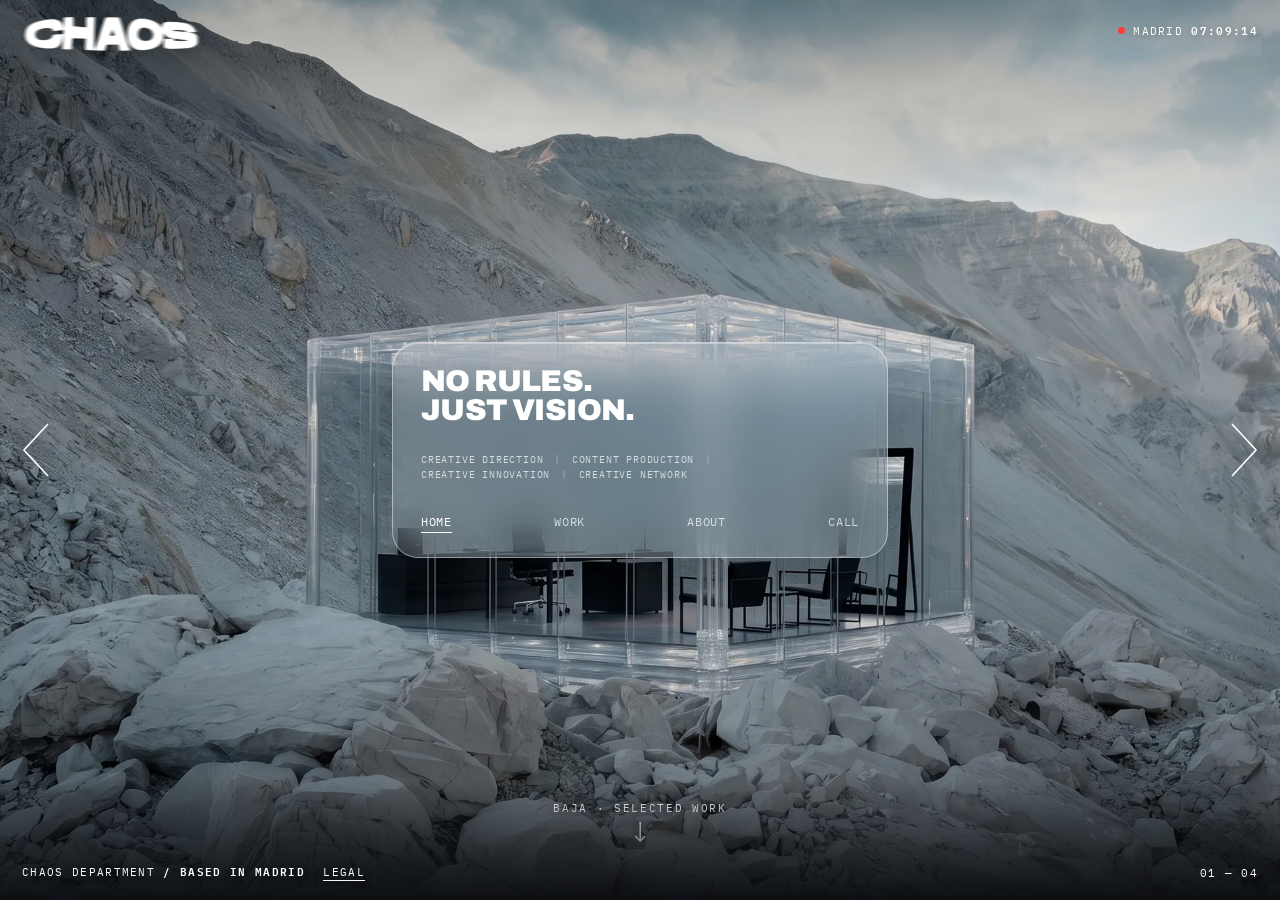
==== index.html @ 6b01e1d0 "Home: título 'Content creator' con subtítulo Co-Authored-By: Claude Opus 5.5 <noreply@anthropic.com>" ====
<!doctype html>
<html lang="es">
<head>
<meta charset="utf-8">
<meta name="viewport" content="width=device-width, initial-scale=1, viewport-fit=cover">
<title>CHAOS Department · Creative Direction Studio · Madrid</title>
<meta name="description" content="Chaos Department es un estudio de dirección creativa en Madrid. Conceptos, campañas, universos visuales y producción de contenido para marcas, artistas y proyectos culturales.">
<meta property="og:title" content="CHAOS Department">
<meta property="og:description" content="Estudio de dirección creativa en Madrid. No rules. Just vision.">
<meta property="og:image" content="img/glassroom-bg.webp">
<meta property="og:type" content="website">
<meta name="theme-color" content="#0d0f13">
<link rel="icon" type="image/png" href="img/heart.png">
<link rel="preconnect" href="https://fonts.googleapis.com">
<link rel="preconnect" href="https://fonts.gstatic.com" crossorigin>
<link rel="stylesheet" href="https://fonts.googleapis.com/css2?family=Archivo:wght@500;800;900&family=IBM+Plex+Mono:wght@400;500;600&display=swap">
<style>
/* Layout: one full-bleed image per section, a frosted glass panel floating at the centre, HUD readouts in the corners. Single look: image-led, light type over glass. */
:root {
  --ink: #ffffff;
  --ink-soft: rgba(255,255,255,.72);
  --ink-faint: rgba(255,255,255,.45);
  --glass: rgba(255,255,255,.14);
  --glass-edge: rgba(255,255,255,.42);
  --night: #0d0f13;
  --paper: #efeeeb;
  --paper-ink: #0d0d0d;
  --chrome-1: #3e434b;
  --chrome-2: #f2f4f7;
  --chrome-3: #8b929c;
  --display: "Archivo", "Helvetica Neue", Helvetica, Arial, sans-serif;
  --mono: "IBM Plex Mono", ui-monospace, "SFMono-Regular", Menlo, monospace;
  --r-panel: 26px;
  --ease: cubic-bezier(.2,.7,.2,1);
  color-scheme: dark;
}
[hidden] { display: none !important; }
html, body { height: 100%; margin: 0; }
body {
  background: var(--night); color: var(--ink);
  font-family: var(--mono); font-size: 13px; letter-spacing: .02em;
  overflow: hidden;
}
* { box-sizing: border-box; }
a { color: inherit; }
::selection { background: var(--chrome-2); color: var(--night); }
:focus-visible { outline: 1.5px solid var(--ink); outline-offset: 3px; border-radius: 4px; }

/* ---------- stage ---------- */
.stage { position: relative; height: 100%; overflow: hidden; }
.bg {
  position: absolute; inset: 0; background-size: cover; background-position: center;
  opacity: 0; transform: scale(1.06);
  transition: opacity 1s var(--ease), transform 2.4s var(--ease);
}
.bg.on { opacity: 1; transform: scale(1); }
.bg::after { content: ""; position: absolute; inset: 0; background: linear-gradient(180deg, rgba(0,0,0,.25), rgba(0,0,0,0) 30%, rgba(0,0,0,0) 70%, rgba(0,0,0,.35)); }
.bg[data-k="home"] { background-image: url("img/glassroom-bg.webp"); background-position: center 55%; }
.bg[data-k="work"] { background-image: url("img/glassroom-bg.webp"); background-position: center 55%; }
.bg[data-k="about"] { background-image: url("img/tv-bg.webp"); }
.bg[data-k="call"] { background-image: url("img/studio-bg.webp"); }

/* ---------- HUD corners ---------- */
.hud {
  position: absolute; z-index: 5; display: flex; justify-content: space-between; align-items: flex-start; gap: 16px;
  left: 0; right: 0; font-size: 11px; text-transform: uppercase; letter-spacing: .12em; color: var(--ink);
  text-shadow: 0 1px 8px rgba(0,0,0,.35); pointer-events: none;
  padding-left: max(22px, env(safe-area-inset-left, 0px)); padding-right: max(22px, env(safe-area-inset-right, 0px));
}
.hud.top { top: 0; padding-block: 20px 0; }
.hud.bottom { bottom: 0; padding-block: 0 20px; align-items: flex-end; }
.hud .r { text-align: right; }
.logo { pointer-events: auto; display: block; position: relative; width: clamp(120px, 14vw, 190px); margin-top: -4px; }
.logo img { display: block; width: 100%; height: auto; transition: opacity .8s var(--ease); }
.logo .lw { position: absolute; inset: 0; opacity: 1; filter: drop-shadow(0 1px 10px rgba(0,0,0,.25)); }
.logo .lb { opacity: 0; }
body[data-slide="ideas"] .logo .lb { opacity: 1; }
body[data-slide="ideas"] .logo .lw { opacity: 0; }
body[data-slide="ideas"] .hud, body[data-slide="ideas"] .arrow { color: var(--paper-ink); text-shadow: none; filter: none; }
.bg[data-k="ideas"] { background: var(--paper); }
.bg[data-k="ideas"]::after { display: none; }
.big { margin: 0; font-family: var(--display); font-weight: 900; text-transform: uppercase; color: var(--paper-ink);
  font-size: clamp(28px, 9.6vw, 150px); line-height: .9; letter-spacing: -.035em; text-align: center; display: grid; justify-items: center; }
.big .ln { display: flex; align-items: center; justify-content: center; gap: .14em; white-space: nowrap; }
.big .slot { display: inline-flex; align-items: center; gap: .04em; }
.big .par { font-weight: 500; font-size: 1.15em; line-height: 1; transform: translateY(-.04em); }
.silver.sm { width: 1.18em; height: 1.08em; border-radius: 3px; flex: none; }
.hud b { font-weight: 600; }
.rec::before { content: ""; display: inline-block; width: 7px; height: 7px; border-radius: 50%; background: #ff3b3b; margin-right: 8px; vertical-align: 1px; animation: blink 1.6s steps(2) infinite; }
@keyframes blink { 50% { opacity: .15; } }

/* ---------- arrows ---------- */
.arrow {
  position: absolute; top: 50%; z-index: 6; width: 56px; height: 72px; margin-top: -36px;
  background: none; border: 0; color: var(--ink); cursor: pointer; display: grid; place-items: center;
  filter: drop-shadow(0 2px 10px rgba(0,0,0,.35)); transition: transform .3s var(--ease);
}
.arrow svg { width: 28px; height: 56px; }
.arrow.prev { left: max(8px, env(safe-area-inset-left, 0px)); }
.arrow.next { right: max(8px, env(safe-area-inset-right, 0px)); }
.arrow.prev:hover { transform: translateX(-4px); }
.arrow.next:hover { transform: translateX(4px); }

/* ---------- slides ---------- */
.track { position: relative; z-index: 3; height: 100%; }
.slide {
  position: absolute; inset: 0; display: grid; place-items: center; grid-template-rows: minmax(0, 1fr); grid-template-columns: minmax(0, 1fr);
  padding-block: 64px; padding-left: max(16px, env(safe-area-inset-left, 0px)); padding-right: max(16px, env(safe-area-inset-right, 0px));
  visibility: hidden; transition: visibility 0s linear .7s;
}
.slide.on { visibility: visible; transition-delay: 0s; }
/* the fade lives on the glass panel itself: an opacity/transform on an ancestor
   switches backdrop-filter off while it animates (the blur "pops in" late) */
.slide > .panel, .slide > .hero > .panel { opacity: 0; transform: translateY(18px); transition: opacity .7s var(--ease), transform .7s var(--ease); }
.slide.on > .panel, .slide.on > .hero > .panel { opacity: 1; transform: none; transition-delay: .15s, .15s; }

.panel {
  position: relative; width: min(40rem, 100%); max-height: 100%; overflow: auto; overscroll-behavior: contain;
  border-radius: var(--r-panel); border: 1px solid var(--glass-edge);
  background: var(--glass);
  -webkit-backdrop-filter: blur(22px) saturate(1.35); backdrop-filter: blur(22px) saturate(1.35);
  box-shadow: 0 24px 70px rgba(0,0,0,.18), inset 0 1px 0 rgba(255,255,255,.35);
  padding: clamp(20px, 3vw, 36px) clamp(18px, 3.2vw, 40px);
  scrollbar-width: thin; scrollbar-color: rgba(255,255,255,.4) transparent;
}
.panel.wide { width: min(46rem, 100%); }
.panel.compact { width: min(31rem, 100%); padding: clamp(16px, 2vw, 24px) clamp(18px, 2.4vw, 28px); }
.panel.compact > * + * { margin-top: 18px; }
.panel.compact .mark { font-size: clamp(22px, 2.7vw, 30px); text-transform: uppercase; line-height: .95; }
.panel.compact .claim { font-size: 10px; }
.panel.compact .p-nav a { font-size: 12px; }
.panel > * + * { margin-top: 26px; }

.p-head { display: flex; align-items: center; justify-content: space-between; gap: 18px; flex-wrap: wrap; }
.mark { font-family: var(--display); font-weight: 900; font-size: clamp(34px, 5vw, 48px); line-height: .9; letter-spacing: -.02em; margin: 0; }
.claim { font-size: 11px; line-height: 1.5; text-transform: uppercase; letter-spacing: .08em; color: var(--ink-soft); max-width: 25rem; }
.claim i { font-style: normal; color: var(--ink-faint); padding-inline: 4px; }

.p-nav { display: flex; justify-content: space-between; gap: 10px; }
.p-nav a { text-decoration: none; text-transform: uppercase; font-size: 13px; letter-spacing: .06em; color: var(--ink-soft); position: relative; padding-block: 4px; }
.p-nav a::after { content: ""; position: absolute; left: 0; right: 100%; bottom: 0; height: 1px; background: var(--ink); transition: right .35s var(--ease); }
.p-nav a:hover, .p-nav a[aria-current="page"] { color: var(--ink); }
.p-nav a:hover::after, .p-nav a[aria-current="page"]::after { right: 0; }

.kicker { font-size: 11px; text-transform: uppercase; letter-spacing: .14em; color: var(--ink-faint); display: flex; gap: 12px; align-items: baseline; }
.kicker b { color: var(--ink); font-weight: 600; }

/* ---------- home ---------- */
.manifesto { font-family: var(--display); font-weight: 900; font-size: clamp(30px, 6vw, 58px); line-height: .92; letter-spacing: -.025em; text-transform: uppercase; margin: 0; text-wrap: balance; }
.manifesto + p { margin-top: 10px; }
.sub { font-size: 13px; line-height: 1.65; color: var(--ink-soft); max-width: 34rem; margin: 0; }
.row-cta { display: flex; justify-content: space-between; align-items: center; gap: 16px; flex-wrap: wrap; }
.btn {
  appearance: none; border: 0; cursor: pointer; text-decoration: none; display: inline-flex; align-items: center; justify-content: center; gap: 10px;
  background: var(--ink); color: var(--night); font-family: var(--mono); font-size: 13px; letter-spacing: .08em; text-transform: uppercase;
  padding: 9px 20px; border-radius: 2px; transition: background .25s, color .25s;
}
.btn:hover { background: var(--night); color: var(--ink); }
.btn.block { width: 100%; }
.tags { display: flex; flex-wrap: wrap; gap: 6px 14px; font-size: 11px; text-transform: uppercase; letter-spacing: .08em; color: var(--ink-soft); margin: 0; padding: 0; list-style: none; }

/* ---------- silver hover (the Sophie Hospes treatment) ---------- */
.silver { position: relative; overflow: hidden; border-radius: 14px; isolation: isolate; background: var(--chrome-1); }
.silver img { display: block; width: 100%; height: 100%; object-fit: cover; transition: filter .7s var(--ease), transform 1.2s var(--ease); }
.silver::after {
  content: ""; position: absolute; inset: 0; pointer-events: none; z-index: 1;
  background: linear-gradient(112deg, var(--chrome-1) 0%, var(--chrome-2) 22%, var(--chrome-3) 38%, #ffffff 52%, var(--chrome-3) 64%, var(--chrome-2) 80%, var(--chrome-1) 100%);
  background-size: 260% 100%; background-position: 100% 0;
  mix-blend-mode: overlay; opacity: 0;
  transition: opacity .6s var(--ease), background-position 1.6s var(--ease);
}
.silver::before {
  content: ""; position: absolute; inset: 0; pointer-events: none; z-index: 2;
  background: linear-gradient(105deg, transparent 40%, rgba(255,255,255,.55) 50%, transparent 60%);
  transform: translateX(-120%); opacity: 0;
}
.silver:hover img, .silver:focus-within img { filter: grayscale(1) invert(1) contrast(1.35) brightness(1.04); transform: scale(1.04); }
.silver:hover::after, .silver:focus-within::after { opacity: .4; background-position: 0 0; }
.silver:hover::before, .silver:focus-within::before { opacity: 1; transform: translateX(120%); transition: transform 1.1s var(--ease), opacity .2s; }

/* ---------- project gallery ---------- */
.index tr[data-gallery] { cursor: pointer; }
.index tr[data-gallery] td:first-child::after { content: " ↗"; color: var(--ink-faint); transition: color .25s; }
.index tr[data-gallery]:hover td:first-child::after, .index tr[data-gallery]:focus-visible td:first-child::after { color: var(--ink); }
.index tr[data-gallery]:focus-visible { outline: 1.5px solid var(--ink); outline-offset: -1px; }
.gal { position: fixed; inset: 0; z-index: 90; background: rgba(13,15,19,.94); display: flex; flex-direction: column; }
.gal[hidden] { display: none; }
.gal-top { display: flex; justify-content: space-between; align-items: baseline; gap: 16px; padding: 18px 22px; font-size: 11px; text-transform: uppercase; letter-spacing: .12em; color: var(--ink-soft); }
.gal-top b { color: var(--ink); font-weight: 600; }
.gal-x { appearance: none; background: none; border: 0; color: var(--ink); font: inherit; font-size: 11px; letter-spacing: .12em; text-transform: uppercase; cursor: pointer; padding: 4px 0; }
.gal-track { flex: 1; min-height: 0; display: flex; gap: 12px; overflow-x: auto; scroll-snap-type: x mandatory; padding: 0 22px 22px; }
.gal-track img { height: 100%; max-width: 86vw; width: auto; object-fit: contain; border-radius: 10px; scroll-snap-align: center; flex: none; }
@media (max-width: 640px) { .gal-track img { height: auto; max-height: 100%; width: 86vw; } }

/* ---------- home: scrollable feed under the hero ---------- */
#home.slide { display: block; place-items: normal; padding: 0; overflow-y: auto; overflow-x: hidden; overscroll-behavior: contain; scrollbar-width: none; }
#home.slide::-webkit-scrollbar { display: none; }
.hero { height: 100%; min-height: 100%; display: grid; place-items: center; grid-template-rows: minmax(0,1fr); grid-template-columns: minmax(0,1fr); position: relative;
  padding-block: 64px; padding-left: max(16px, env(safe-area-inset-left, 0px)); padding-right: max(16px, env(safe-area-inset-right, 0px)); }
.hero > .panel { overflow: visible; overscroll-behavior: auto; max-height: none; }
.scroll-cue { position: absolute; left: 50%; bottom: 56px; transform: translateX(-50%); appearance: none; background: none; border: 0; color: var(--ink);
  font: inherit; font-size: 10.5px; letter-spacing: .16em; text-transform: uppercase; text-shadow: 0 1px 8px rgba(0,0,0,.4); display: grid; justify-items: center; gap: 6px; cursor: pointer; }
.scroll-cue svg { width: 12px; height: 22px; animation: cue 1.8s var(--ease) infinite; }
@keyframes cue { 0%, 100% { transform: translateY(0); opacity: 1; } 50% { transform: translateY(6px); opacity: .5; } }
.slide > .feed { opacity: 0; transition: opacity .5s var(--ease); }
.slide.on > .feed { opacity: 1; }
.feed { position: relative; background: var(--night); padding: clamp(120px, 14vw, 200px) max(clamp(22px, 5vw, 80px), env(safe-area-inset-right, 0px)) clamp(110px, 14vw, 200px) max(clamp(22px, 5vw, 80px), env(safe-area-inset-left, 0px)); }
.feed::before { content: ""; position: absolute; left: 0; right: 0; top: -120px; height: 120px; background: linear-gradient(180deg, rgba(13,15,19,0), var(--night)); pointer-events: none; }
.feed > section { max-width: 1320px; margin: 0 auto; }
.feed > section + section { margin-top: clamp(160px, 20vw, 300px); }
.f-head { display: grid; gap: 18px; margin-bottom: clamp(44px, 6vw, 88px); }
.f-title { margin: 0; font-family: var(--display); font-weight: 900; text-transform: uppercase; font-size: clamp(44px, 9vw, 150px); line-height: .98; letter-spacing: -.035em; text-wrap: balance; }
.f-sub { margin: 0; font-size: 13px; line-height: 1.65; color: var(--ink-soft); max-width: 40rem; }
.mosaic { display: grid; grid-template-columns: repeat(3, minmax(0,1fr)); column-gap: clamp(20px, 3vw, 40px); row-gap: clamp(36px, 4.5vw, 64px); }
.mosaic .ph { margin: 0; position: relative; overflow: hidden; border-radius: 12px; background: #15181d; cursor: pointer; display: block; }
.mosaic .ph { aspect-ratio: 4 / 5; }
.mosaic .ph img { display: block; width: 100%; height: 100%; object-fit: cover; transition: transform 1.4s var(--ease); }
.mosaic .ph:hover img { transform: scale(1.03); }
.s7 { grid-column: span 7; } .s5 { grid-column: span 5; padding-right: clamp(0px, 3vw, 48px); } .s6 { grid-column: span 6; }
.push { margin-top: clamp(60px, 12vw, 200px) !important; }
.c4 { grid-column: 4 / span 6; }
.more { display: grid; grid-template-columns: repeat(3, minmax(0,1fr)); column-gap: clamp(20px, 3vw, 40px); row-gap: clamp(36px, 4.5vw, 64px); }
.more .silver { aspect-ratio: 4 / 5; border-radius: 12px; }
.more figure { margin: 0; display: grid; gap: 8px; }
.more figcaption { font-size: 10.5px; line-height: 1.45; text-transform: uppercase; letter-spacing: .07em; color: var(--ink-soft); }
.more figcaption b { display: block; color: var(--ink); font-weight: 500; }
.how-lead { font-family: var(--display); font-weight: 800; font-size: clamp(20px, 2.4vw, 30px); line-height: 1.15; letter-spacing: -.01em; margin: 0; max-width: 46rem; text-wrap: balance; }
.steps { list-style: none; margin: clamp(56px, 7vw, 96px) 0 0; padding: 0; display: grid; grid-template-columns: repeat(4, minmax(0,1fr)); gap: clamp(20px, 3vw, 40px); }
.steps li { border-top: 1px solid rgba(255,255,255,.3); padding-top: 14px; }
.steps .n { font-size: 10.5px; letter-spacing: .14em; color: var(--ink-faint); }
.steps h3 { font-family: var(--display); font-weight: 900; text-transform: uppercase; font-size: clamp(22px, 2.6vw, 34px); line-height: .95; letter-spacing: -.02em; margin: 8px 0 10px; }
.steps p { margin: 0; font-size: 12px; line-height: 1.65; color: var(--ink-soft); }
.f-cta { display: flex; flex-wrap: wrap; justify-content: space-between; align-items: flex-end; gap: 20px; border-top: 1px solid rgba(255,255,255,.3); padding-top: 24px; }
.f-cta .f-title { font-size: clamp(36px, 6vw, 96px); }
body.in-feed .arrow, body.in-feed .hud.bottom { opacity: 0; pointer-events: none; }
.hud.top::before { content: ""; position: absolute; inset: 0 0 -70px; z-index: -1; background: linear-gradient(180deg, var(--night) 0%, var(--night) 45%, rgba(13,15,19,0) 100%); opacity: 0; transition: opacity .4s var(--ease); }
body.in-feed .hud.top::before { opacity: 1; }
.arrow, .hud.bottom { transition: opacity .4s var(--ease), transform .3s var(--ease); }
@media (max-width: 640px) {
  .s7, .s5, .s6, .c4 { grid-column: 1 / -1; }
  .push { margin-top: 0 !important; }
  .s5 { padding-right: 0; }
  .mosaic { grid-template-columns: 1fr; row-gap: 20px; }
  .more { grid-template-columns: repeat(2, minmax(0,1fr)); }
  .steps { grid-template-columns: 1fr; gap: 22px; }
  .hero { padding-block: 56px 64px; }
  .scroll-cue { bottom: 64px; }
}

.site-foot { background: var(--night); border-top: 1px solid rgba(255,255,255,.18); padding: clamp(80px, 10vw, 140px) max(clamp(22px, 5vw, 80px), env(safe-area-inset-right, 0px)) max(28px, env(safe-area-inset-bottom, 0px)) max(clamp(22px, 5vw, 80px), env(safe-area-inset-left, 0px)); }
.slide > .site-foot { opacity: 0; transition: opacity .5s var(--ease); }
.slide.on > .site-foot { opacity: 1; }
.sf-in { max-width: 1320px; margin: 0 auto; }
.sf-top { display: grid; grid-template-columns: minmax(0, 1.2fr) minmax(0, .8fr); gap: clamp(28px, 5vw, 80px); align-items: end; }
.sf-title { margin-top: 18px; }
.sf-pitch p { margin: 0 0 22px; font-size: 13px; line-height: 1.7; color: var(--ink-soft); max-width: 34rem; }
.sf-cols { display: grid; grid-template-columns: repeat(4, minmax(0, 1fr)); gap: clamp(20px, 3vw, 40px); margin-top: clamp(64px, 8vw, 110px); }
.sf-col { display: grid; align-content: start; gap: 10px; border-top: 1px solid rgba(255,255,255,.3); padding-top: 14px; min-width: 0; font-size: 13px; }
.sf-h { font-size: 10.5px; letter-spacing: .14em; text-transform: uppercase; color: var(--ink-faint); margin-bottom: 4px; }
.sf-col a { text-decoration: none; color: var(--ink); width: fit-content; border-bottom: 1px solid transparent; transition: border-color .3s var(--ease); }
.sf-col a:hover { border-bottom-color: var(--ink); }
.sf-col a i { font-style: normal; color: var(--ink-soft); margin-left: 6px; }
.sf-col > span:not(.sf-h) { color: var(--ink-soft); }
.sf-mail { font-size: 15px; overflow-wrap: anywhere; user-select: all; }
.sf-copy { appearance: none; width: fit-content; background: none; border: 1px solid rgba(255,255,255,.3); color: var(--ink-soft); font: inherit; font-size: 10.5px; letter-spacing: .12em; text-transform: uppercase; padding: 5px 12px; border-radius: 999px; cursor: pointer; }
.sf-copy:hover { color: var(--ink); border-color: var(--ink); }
.sf-logo { display: block; width: clamp(110px, 12vw, 160px); height: auto; margin: clamp(64px, 8vw, 110px) auto 0; opacity: .95; }
.sf-bar { display: flex; justify-content: space-between; flex-wrap: wrap; gap: 8px 24px; margin-top: 22px; padding-top: 16px; border-top: 1px solid rgba(255,255,255,.18); font-size: 10.5px; letter-spacing: .12em; text-transform: uppercase; color: var(--ink-faint); }
@media (max-width: 860px) { .sf-top { grid-template-columns: 1fr; } .sf-cols { grid-template-columns: repeat(2, minmax(0, 1fr)); row-gap: 32px; } }
@media (max-width: 480px) { .sf-cols { grid-template-columns: 1fr; } }

/* ---------- creators reels ---------- */
.reels { display: grid; grid-template-columns: repeat(3, minmax(0,1fr)); column-gap: clamp(20px, 3vw, 40px); row-gap: 28px; }
.reel { margin: 0; display: grid; gap: 12px; min-width: 0; }
.reel-v { position: relative; aspect-ratio: 9 / 16; border-radius: 12px; overflow: hidden; background: #15181d; }
.reel-v video { position: absolute; inset: 0; width: 100%; height: 100%; object-fit: cover; display: block; }
.reel-v::after { content: ""; position: absolute; inset: 0; pointer-events: none; background: repeating-linear-gradient(0deg, rgba(255,255,255,.035) 0 1px, transparent 1px 3px); }
.rec-tag { position: absolute; z-index: 1; left: 14px; top: 14px; font-size: 10px; letter-spacing: .16em; color: #fff; text-shadow: 0 1px 6px rgba(0,0,0,.5); display: inline-flex; align-items: center; gap: 7px; }
.rec-tag i { width: 6px; height: 6px; border-radius: 50%; background: #ff3b3b; animation: blink 1.6s steps(2) infinite; }
.reel figcaption { font-size: 10.5px; line-height: 1.45; text-transform: uppercase; letter-spacing: .07em; color: var(--ink-soft); }
.reel figcaption b { display: block; color: var(--ink); font-weight: 500; }
@media (max-width: 640px) { .reels { grid-template-columns: 1fr; } .reel-v { max-height: 78svh; aspect-ratio: auto; height: 78svh; } }

/* ---------- work ---------- */
.grid { display: grid; grid-template-columns: repeat(3, minmax(0,1fr)); gap: 10px; }
.card { margin: 0; display: flex; flex-direction: column; gap: 8px; min-width: 0; }
.card .silver { aspect-ratio: 4 / 5; }
.card.land .silver { aspect-ratio: 4 / 5; }
.card figcaption { font-size: 10.5px; line-height: 1.45; text-transform: uppercase; letter-spacing: .07em; color: var(--ink-soft); }
.card figcaption b { display: block; color: var(--ink); font-weight: 500; }

.index { width: 100%; border-collapse: collapse; font-size: 12px; text-transform: uppercase; letter-spacing: .05em; font-variant-numeric: tabular-nums; }
.index th { text-align: left; font-weight: 600; font-size: 10.5px; letter-spacing: .12em; color: var(--ink); padding: 0 0 8px; }
.index td { padding: 7px 0; border-top: 1px solid rgba(255,255,255,.18); color: var(--ink-soft); transition: color .25s, padding .35s var(--ease); }
.index th:last-child, .index td:last-child { text-align: right; }
.index tr:hover td { color: var(--ink); }
.index tr:hover td:first-child { padding-left: 8px; }
.tablewrap { overflow-x: auto; }

.stats { display: grid; grid-template-columns: repeat(4, minmax(0,1fr)); gap: 10px; }
.stat { text-align: center; }
.stat strong { display: block; font-family: var(--display); font-weight: 500; font-size: clamp(26px, 4vw, 40px); line-height: 1; letter-spacing: -.02em; }
.stat span { display: block; margin-top: 8px; font-size: 9.5px; letter-spacing: .1em; text-transform: uppercase; color: var(--ink-soft); line-height: 1.4; }

/* ---------- about ---------- */
.about-img { aspect-ratio: 16 / 9; }
.lead { font-family: var(--display); font-weight: 800; font-size: clamp(20px, 2.6vw, 26px); line-height: 1.12; letter-spacing: -.01em; margin: 0; text-wrap: balance; }
.terr { list-style: none; margin: 0; padding: 0; display: grid; grid-template-columns: repeat(2, minmax(0,1fr)); gap: 18px 22px; }
.terr li { border-top: 1px solid rgba(255,255,255,.3); padding-top: 10px; min-width: 0; }
.terr .n { font-size: 10.5px; color: var(--ink-faint); letter-spacing: .12em; }
.terr h3 { font-family: var(--display); font-weight: 800; font-size: 17px; margin: 4px 0 6px; letter-spacing: -.005em; text-transform: uppercase; }
.terr p { margin: 0; font-size: 12px; line-height: 1.6; color: var(--ink-soft); }
.foot-row { display: flex; justify-content: space-between; align-items: flex-end; gap: 16px; flex-wrap: wrap; font-size: 12px; text-transform: uppercase; letter-spacing: .08em; }
.foot-row strong { font-weight: 600; display: block; }

/* ---------- call ---------- */
form { display: grid; gap: 16px; }
.field { display: grid; gap: 6px; }
.field label { font-size: 10.5px; text-transform: uppercase; letter-spacing: .14em; color: var(--ink-faint); }
.field input, .field textarea, .field select {
  width: 100%; font: inherit; font-size: 14px; color: var(--ink); letter-spacing: .02em;
  background: rgba(0,0,0,.14); border: 1px solid rgba(255,255,255,.28); border-radius: 10px; padding: 11px 13px;
  transition: border-color .25s, background .25s;
}
.field select option { color: #111; }
.field textarea { min-height: 110px; resize: vertical; }
.field input::placeholder, .field textarea::placeholder { color: rgba(255,255,255,.45); }
.field input:focus, .field textarea:focus, .field select:focus { outline: none; border-color: var(--ink); background: rgba(0,0,0,.22); }
.two { display: grid; grid-template-columns: 1fr 1fr; gap: 12px; }
.note { font-size: 12px; line-height: 1.6; color: var(--ink); background: rgba(0,0,0,.2); border-radius: 10px; padding: 12px 14px; margin: 0; }
.direct { display: grid; grid-template-columns: 1fr 1fr; gap: 12px; }
.direct div { border-top: 1px solid rgba(255,255,255,.3); padding-top: 10px; min-width: 0; }
.direct span { display: block; font-size: 10.5px; letter-spacing: .14em; text-transform: uppercase; color: var(--ink-faint); margin-bottom: 4px; }
.direct a, .direct .sel { font-size: 13px; text-decoration: none; overflow-wrap: anywhere; user-select: all; }
.direct a:hover { text-decoration: underline; }

/* ---------- small screens ---------- */
@media (max-width: 640px) {
  .grid { grid-template-columns: repeat(2, minmax(0,1fr)); }
  .stats { grid-template-columns: repeat(2, minmax(0,1fr)); row-gap: 20px; }
  .terr, .two, .direct { grid-template-columns: 1fr; }
  .arrow { top: auto; bottom: max(6px, env(safe-area-inset-bottom, 0px)); margin-top: 0; height: 48px; }
  .arrow svg { width: 18px; height: 36px; }
  .hud.bottom { padding-inline: 64px; justify-content: center; }
  .hud.bottom .r { display: none; }
  .slide { padding-block: 56px 64px; }
  .p-nav a { font-size: 12px; }
}
/* ---------- custom cursor ---------- */
.cur { position: fixed; left: 0; top: 0; z-index: 50; pointer-events: none; opacity: 0; transition: opacity .25s; --fx: 1; --sc: 1; }
.cur img { position: absolute; left: -13px; top: -15px; width: 26px; height: auto; max-width: none;
  transform: scale(var(--sc)); transform-origin: 50% 50%;
  filter: drop-shadow(0 0 4px rgba(255,255,255,.45)) drop-shadow(0 2px 4px rgba(0,0,0,.3));
  transition: transform .3s var(--ease); }
body.cur-link .cur img, body.cur-img .cur img { animation: beat 1s ease-in-out infinite; }
@keyframes beat { 0%, 60%, 100% { scale: 1; } 15% { scale: 1.18; } 30% { scale: 1.05; } 45% { scale: 1.14; } }
body.cur-on .cur { opacity: 1; }
body.cur-link .cur { --sc: 1.1; }
body.cur-img .cur { --sc: 1.25; }
body.cur-text .cur { opacity: 0; }
@media (pointer: fine) {
  body, body a, body button { cursor: none; }
  input, textarea, select { cursor: text; }
  select { cursor: pointer; }
}
@media (pointer: coarse) { .cur { display: none; } }


/* ---------- legal ---------- */
.legal-link { pointer-events: auto; color: inherit; text-decoration: none; border-bottom: 1px solid currentColor; padding-bottom: 1px; margin-left: 10px; }
.legal { position: fixed; inset: 0; z-index: 40; display: grid; place-items: center; grid-template-rows: minmax(0,1fr); grid-template-columns: minmax(0,1fr);
  padding-block: 56px; padding-left: max(16px, env(safe-area-inset-left, 0px)); padding-right: max(16px, env(safe-area-inset-right, 0px));
  background: rgba(8,10,14,.55); -webkit-backdrop-filter: blur(6px); backdrop-filter: blur(6px); }
.legal-panel { width: min(44rem, 100%); max-height: 100%; background: rgba(255,255,255,.12); }
.legal-top { display: flex; justify-content: space-between; align-items: center; gap: 16px; }
.legal-x { appearance: none; background: none; border: 0; color: var(--ink); font: inherit; font-size: 12px; letter-spacing: .1em; text-transform: uppercase; padding: 6px 0; }
.legal-x:hover { text-decoration: underline; }
.legal-tabs { display: flex; flex-wrap: wrap; gap: 8px 22px; font-size: 12px; text-transform: uppercase; letter-spacing: .06em; }
.legal-tabs a { text-decoration: none; color: var(--ink-soft); border-bottom: 1px solid transparent; padding-bottom: 3px; }
.legal-tabs a:hover, .legal-tabs a[aria-current] { color: var(--ink); border-bottom-color: var(--ink); }
.legal-body section + section { margin-top: 34px; padding-top: 22px; border-top: 1px solid rgba(255,255,255,.22); }
.legal-body h3 { font-family: var(--display); font-weight: 800; font-size: 14px; text-transform: uppercase; letter-spacing: .01em; margin: 20px 0 6px; }
.legal-body p { margin: 0; font-size: 12.5px; line-height: 1.7; color: var(--ink-soft); max-width: 62ch; }
.legal-body p + p { margin-top: 10px; }
.legal-body .kicker { margin-bottom: 4px; }
.legal-body mark { background: rgba(255,255,255,.85); color: var(--night); padding: 0 4px; border-radius: 2px; }
.legal-date { margin-top: 30px !important; font-size: 11px !important; letter-spacing: .1em; text-transform: uppercase; }
.check { display: flex; gap: 10px; align-items: flex-start; font-size: 11.5px; line-height: 1.5; color: var(--ink-soft); }
.check input { width: 15px; height: 15px; margin: 1px 0 0; accent-color: #fff; flex: none; }
.check a { color: var(--ink); }

@media (prefers-reduced-motion: reduce) {
  *, *::before, *::after { transition-duration: .01ms !important; animation: none !important; }
}
</style>

</head>
<body>
<div class="cur" aria-hidden="true"><img src="img/heart.png" alt="" width="26" height="30"></div>
<div class="stage" id="top">
  <div class="bg on" data-k="home" aria-hidden="true"></div>
  <div class="bg" data-k="work" aria-hidden="true"></div>
  <div class="bg" data-k="about" aria-hidden="true"></div>
  <div class="bg" data-k="call" aria-hidden="true"></div>

  <div class="hud top">
    <a class="logo" href="#home" aria-label="Chaos Department, inicio"><img class="lb" src="img/logo-black.png" alt="CHAOS" width="700" height="140"><img class="lw" src="img/logo-white.png" alt="" width="700" height="140"></a>
    <span class="r"><span class="rec">Madrid</span> <b id="clock">00:00:00</b></span>
  </div>
  <div class="hud bottom">
    <span>Chaos Department <b>/ Based in Madrid</b> <a class="legal-link" href="#legal" data-legal-open="terminos">Legal</a></span>
    <span class="r" id="hud-count">01 — 04</span>
  </div>

  <button class="arrow prev" type="button" aria-label="Sección anterior" data-step="-1">
    <svg viewBox="0 0 28 56" fill="none" stroke="currentColor" stroke-width="1.6"><path d="M26 2 2 28l24 26"/></svg>
  </button>
  <button class="arrow next" type="button" aria-label="Sección siguiente" data-step="1">
    <svg viewBox="0 0 28 56" fill="none" stroke="currentColor" stroke-width="1.6"><path d="m2 2 24 26L2 54"/></svg>
  </button>

  <main class="track">

    <!-- HOME -->
    <section class="slide on" id="home" aria-label="Home">
      <div class="hero">
      <div class="panel compact">
        <div class="p-head">
          <h1 class="mark">No rules.<br>Just vision.</h1>
          <p class="claim">Creative Direction <i>|</i> Content Production <i>|</i><br>Creative Innovation <i>|</i> Creative Network</p>
        </div>
        <nav class="p-nav" aria-label="Secciones">
          <a href="#home">Home</a><a href="#work">Work</a><a href="#about">About</a><a href="#call">Call</a>
        </nav>
      </div>
      <button class="scroll-cue" type="button" data-scroll-feed>Baja · Selected work
        <svg viewBox="0 0 12 22" fill="none" stroke="currentColor" stroke-width="1.4"><path d="M6 1v19M1 15l5 5 5-5"/></svg>
      </button>
      </div>

      <div class="feed" id="feed">
        <section aria-labelledby="f-creators">
          <div class="f-head">
            <p class="kicker"><b>_01</b> Trabajos realizados · Content Production</p>
            <h2 class="f-title" id="f-creators">Content<br>creator</h2>
            <p class="f-sub">Creación de contenido para eventos y campañas.</p>
          </div>
          <div class="reels">
            <figure class="reel"><div class="reel-v"><video src="vid/reel-1.mp4" poster="vid/reel-1.jpg" muted loop playsinline preload="metadata" aria-label="Rodaje de Sara Fructuoso para YSL"></video><span class="rec-tag"><i></i>REC</span></div><figcaption><b>Sara Fructuoso × YSL</b>Rodaje de campaña beauty</figcaption></figure>
            <figure class="reel"><div class="reel-v"><video src="vid/reel-2.mp4" poster="vid/reel-2.jpg" muted loop playsinline preload="metadata" aria-label="Mar Lucas en el Festival de Cannes"></video><span class="rec-tag"><i></i>REC</span></div><figcaption><b>Mar Lucas · Festival de Cannes</b>Contenido de evento y alfombra roja</figcaption></figure>
            <figure class="reel"><div class="reel-v"><video src="vid/reel-3.mp4" poster="vid/reel-3.jpg" muted loop playsinline preload="metadata" aria-label="Lidia Rauet para adidas"></video><span class="rec-tag"><i></i>REC</span></div><figcaption><b>Lidia Rauet × adidas</b>Contenido de campaña</figcaption></figure>
          </div>
        </section>
        <section aria-labelledby="f-adidas">
          <div class="f-head">
            <p class="kicker"><b>_02</b> Concepto de campaña con IA · Styling &amp; Creative Direction · 2026</p>
            <h2 class="f-title" id="f-adidas">adidas<br>Originals</h2>
            <p class="f-sub">Cocodrilo blanco y pitón, herrajes metálicos y un set rodeado de cámaras robóticas. Las tres rayas llevadas a un universo de laboratorio.</p>
          </div>
          <div class="mosaic">
            <a class="ph" href="#home" data-gallery="adidas"><img src="img/adidas-croc-cameras.webp" alt="Modelo con chaqueta adidas de cocodrilo blanca bajo un aro de luz rodeada de cámaras robóticas" loading="lazy"></a>
            <a class="ph" href="#home" data-gallery="adidas"><img src="img/adidas-python-portrait.webp" alt="Retrato con chándal adidas de pitón, gafas lilas y anillo metálico escultórico" loading="lazy"></a>
            <a class="ph" href="#home" data-gallery="adidas"><img src="img/adidas-python-corridor.webp?v=2" alt="Modelo con chándal adidas de pitón en un pasillo de roca con techo de luz" loading="lazy"></a>
          </div>
        </section>

        <section aria-labelledby="f-dg">
          <div class="f-head">
            <p class="kicker"><b>_03</b> Concepto de campaña con IA · Beauty &amp; Fragrance · 2026</p>
            <h2 class="f-title" id="f-dg">Dolce &amp;<br>Gabbana</h2>
            <p class="f-sub">Devotion. El corrector y el perfume entre anturios, raíces y gotas de agua: bodegón de beauty con luz de estudio y fondo negro.</p>
          </div>
          <div class="mosaic">
            <a class="ph" href="#home" data-gallery="dg"><img src="img/dg-concealer-roots.webp" alt="Corrector Devotion entre una hoja de anturio rosa, raíces secas y amaranto verde" loading="lazy"></a>
            <a class="ph" href="#home" data-gallery="dg"><img src="img/dg-concealer-anthurium.webp" alt="Corrector Devotion delante de un anturio granate con gotas de agua" loading="lazy"></a>
            <a class="ph" href="#home" data-gallery="dg"><img src="img/dg-perfume-hands.webp" alt="Frasco de perfume Devotion sostenido por dos manos a contraluz" loading="lazy"></a>
          </div>
        </section>

        <section aria-labelledby="f-gcds">
          <div class="f-head">
            <p class="kicker"><b>_04</b> Concepto de campaña con IA · Footwear &amp; Retail · 2026</p>
            <h2 class="f-title" id="f-gcds">GCDS<br>Project Morso</h2>
            <p class="f-sub">Una sandalia con mandíbula de colmillos cromados presentada como espécimen de laboratorio: radiografía, bodegón con joyería plateada y escaparate excavado en roca.</p>
          </div>
          <div class="mosaic">
            <a class="ph" href="#home" data-gallery="gcds"><img src="img/gcds-xray.webp" alt="Radiografía de la sandalia GCDS Morso con colmillos, con datos de laboratorio" loading="lazy"></a>
            <a class="ph" href="#home" data-gallery="gcds"><img src="img/gcds-rings.webp" alt="Dos manos con anillos plateados delante de la sandalia de colmillos desenfocada" loading="lazy"></a>
            <a class="ph" href="#home" data-gallery="gcds"><img src="img/gcds-window.webp" alt="Escaparate GCDS con estanterías excavadas en roca, cortinas de lino y red de cuerda" loading="lazy"></a>
          </div>
        </section>

        <section aria-labelledby="f-more">
          <div class="f-head">
            <p class="kicker"><b>_05</b> Dirección creativa · Producción · Innovación</p>
            <h2 class="f-title" id="f-more">Selected<br>work</h2>
          </div>
          <div class="more">
            <figure><div class="silver"><img src="img/horse.webp" alt="Set de rodaje blanco con un caballo, un sofá y una escultura orgánica suspendida rodeados de cámaras y focos" loading="lazy"></div><figcaption><b>Universo visual IA</b>Creative Innovation</figcaption></figure>
            <figure><div class="silver"><img src="img/laser.webp" alt="Figura con sudadera blanca desgarrada entre haces láser rojos junto a un coche negro" loading="lazy"></div><figcaption><b>Fashion film</b>Content Production / Dirección de vídeo</figcaption></figure>
            <figure><div class="silver"><img src="img/fur.webp" alt="Retrato con capucha de pelo naranja y chaqueta de camuflaje en un pasillo iluminado" loading="lazy"></div><figcaption><b>Contenido para artistas</b>Content Production</figcaption></figure>
            <figure><div class="silver"><img src="img/lacoste2.webp" alt="Hombre sentado en el desierto junto a un cocodrilo, un deportivo verde y billetes bajo un cielo estrellado" loading="lazy"></div><figcaption><b>Campaña de lanzamiento</b>Creative Direction</figcaption></figure>
            <figure><div class="silver"><img src="img/post.webp" alt="Portátil con una foto de estudio sobre fondo azul en edición" loading="lazy"></div><figcaption><b>Foto y postproducción</b>Dirección de fotografía</figcaption></figure>
          </div>
        </section>

        <section aria-labelledby="f-how">
          <div class="f-head">
            <p class="kicker"><b>_06</b> Qué hacemos</p>
            <h2 class="f-title" id="f-how">Del concepto<br>al último plano</h2>
          </div>
          <p class="how-lead">Diseñamos el universo visual de marcas, artistas y proyectos culturales, y reunimos al equipo que lo ejecuta: en rodaje, en estudio o con IA.</p>
        </section>

      </div>

      <footer class="site-foot" aria-label="Pie de página">
        <div class="sf-in">
          <div class="sf-top">
            <div>
              <p class="kicker"><b>_07</b> Contacto</p>
              <h2 class="f-title sf-title">¿Tienes<br>una idea?</h2>
            </div>
            <div class="sf-pitch">
              <p>Cuéntanos qué quieres contar: una marca, un artista, una colección o una campaña. Te respondemos con una propuesta pensada para tu proyecto.</p>
              <a class="btn" href="#call">Escríbenos</a>
            </div>
          </div>

          <div class="sf-cols">
            <div class="sf-col">
              <span class="sf-h">Email</span>
              <a class="sf-mail" href="mailto:info.chaosdepartment@gmail.com">info.chaosdepartment@gmail.com</a>
              <button class="sf-copy" type="button" data-copy-mail>Copiar email</button>
            </div>
            <div class="sf-col">
              <span class="sf-h">Redes</span>
              <a href="https://instagram.com/chaos.department" target="_blank" rel="noopener">Instagram <i>@chaos.department</i></a>
              <a href="https://www.tiktok.com/@chaos.department" target="_blank" rel="noopener">TikTok <i>@chaos.department</i></a>
            </div>
            <div class="sf-col">
              <span class="sf-h">Estudio</span>
              <span>Madrid, España</span>
            </div>
            <div class="sf-col">
              <span class="sf-h">Navegación</span>
              <a href="#work">Work</a><a href="#about">About</a><a href="#call">Call</a>
              <a href="#legal" data-legal-open="terminos">Legal</a>
            </div>
          </div>

          <img class="sf-logo" src="img/logo-white.png" alt="CHAOS" width="700" height="140" loading="lazy">
          <div class="sf-bar"><span>© 2026 Chaos Department</span><span>Creative Direction · Content Production · Creative Innovation · Creative Network</span><span>No rules. Just vision.</span></div>
        </div>
      </footer>
    </section>

    <!-- WORK -->
    <section class="slide" id="work" aria-label="Work">
      <div class="panel wide">
        <div class="p-head">
          <h2 class="mark">CHAOS</h2>
          <p class="claim">Creative Direction <i>|</i> Content Production <i>|</i><br>Creative Innovation <i>|</i> Creative Network</p>
        </div>
        <nav class="p-nav" aria-label="Secciones">
          <a href="#home">Home</a><a href="#work">Work</a><a href="#about">About</a><a href="#call">Call</a>
        </nav>

        <div>
          <p class="kicker"><b>_002</b> Selected work · pasa el ratón</p>
          <div class="grid" style="margin-top:14px">
            <figure class="card"><a class="silver" href="#about" aria-label="Universo IA"><img src="img/horse.webp" alt="Set de rodaje blanco con un caballo, un sofá y una escultura orgánica suspendida rodeados de cámaras y focos" loading="lazy"></a><figcaption><b>Universo visual IA</b>Creative Innovation</figcaption></figure>
            <figure class="card"><a class="silver" href="#about" aria-label="Styling"><img src="img/croc.webp" alt="Modelo con chaqueta de piel blanca con hebillas metálicas rodeada de brazos robóticos" loading="lazy"></a><figcaption><b>Styling</b>Estilismo para artistas</figcaption></figure>
            <figure class="card"><a class="silver" href="#about" aria-label="Fashion film"><img src="img/laser.webp" alt="Figura con sudadera blanca desgarrada entre haces láser rojos junto a un coche negro" loading="lazy"></a><figcaption><b>Fashion film</b>Content Production / Dirección de vídeo</figcaption></figure>
            <figure class="card"><a class="silver" href="#about" aria-label="Contenido para artistas"><img src="img/fur.webp" alt="Retrato con capucha de pelo naranja y chaqueta de camuflaje en un pasillo iluminado" loading="lazy"></a><figcaption><b>Contenido para artistas</b>Content Production</figcaption></figure>
            <figure class="card"><a class="silver" href="#about" aria-label="Campaña de lanzamiento"><img src="img/lacoste2.webp" alt="Hombre sentado en el desierto junto a un cocodrilo, un deportivo verde y billetes bajo un cielo estrellado" loading="lazy"></a><figcaption><b>Campaña de lanzamiento</b>Creative Direction</figcaption></figure>
            <figure class="card"><a class="silver" href="#about" aria-label="Fotografía y edición"><img src="img/post.webp" alt="Portátil con una foto de estudio sobre fondo azul en edición" loading="lazy"></a><figcaption><b>Foto y postproducción</b>Dirección de fotografía</figcaption></figure>
          </div>
        </div>

        <div>
          <p class="kicker"><b>_003</b> Project index</p>
          <div class="tablewrap" style="margin-top:12px">
            <table class="index">
              <thead><tr><th>Name</th><th>Type</th><th>Year</th></tr></thead>
              <tbody>
                <tr data-gallery="dg" tabindex="0" role="button" aria-label="Ver la sesión de Dolce &amp; Gabbana"><td>Dolce &amp; Gabbana</td><td>Concepto de campaña con IA</td><td>2026</td></tr>
                <tr data-gallery="gcds" tabindex="0" role="button" aria-label="Ver la sesión de GCDS"><td>GCDS</td><td>Concepto de campaña con IA</td><td>2026</td></tr>
                <tr data-gallery="adidas" tabindex="0" role="button" aria-label="Ver la sesión de adidas Originals"><td>adidas Originals</td><td>Concepto de campaña con IA</td><td>2026</td></tr>
                <tr><td>RVFV</td><td>Dirección creativa</td><td>2026</td></tr>
                <tr><td>Irene Esteve</td><td>Dirección creativa de redes</td><td>2026</td></tr>
                <tr><td>ONELIFE</td><td>Dirección creativa de redes</td><td>2026</td></tr>
                <tr><td>Origine</td><td>Contenido gastronómico</td><td>2026</td></tr>
                <tr><td>BDP Burger</td><td>Contenido gastronómico</td><td>2026</td></tr>
                <tr><td>Delaossa</td><td>Dirección creativa</td><td>2025</td></tr>
                <tr><td>Però</td><td>Dirección creativa de redes</td><td>2025</td></tr>
                <tr><td>MBFW</td><td>Content Production</td><td>2024</td></tr>
                <tr><td>Maybelline</td><td>Content Production</td><td>2024</td></tr>
                <tr><td>Maria Becerra</td><td>Estilismo</td><td>2024</td></tr>
                <tr><td>Givenchy</td><td>Content Production</td><td>2023</td></tr>
                <tr><td>Men's Health</td><td>Content Production</td><td>—</td></tr>
              </tbody>
            </table>
          </div>
        </div>

        <div>
          <p class="kicker"><b>_004</b> Why Chaos?</p>
          <div class="stats" style="margin-top:16px">
            <div class="stat"><strong>04+</strong><span>Years in culture</span></div>
            <div class="stat"><strong>50+</strong><span>Brands &amp; projects</span></div>
            <div class="stat"><strong>∞</strong><span>Ideas in motion</span></div>
            <div class="stat"><strong>2M+</strong><span>Ads served</span></div>
          </div>
        </div>
      </div>
    </section>

    <!-- ABOUT -->
    <section class="slide" id="about" aria-label="About">
      <div class="panel wide">
        <div class="p-head">
          <h2 class="mark">CHAOS</h2>
          <p class="claim">Creative Direction <i>|</i> Content Production <i>|</i><br>Creative Innovation <i>|</i> Creative Network</p>
        </div>
        <nav class="p-nav" aria-label="Secciones">
          <a href="#home">Home</a><a href="#work">Work</a><a href="#about">About</a><a href="#call">Call</a>
        </nav>

        <div>
          <p class="kicker"><b>_005</b> About · Estudio de dirección creativa</p>
          <h3 class="manifesto" style="margin-top:14px">No rules.<br>Just vision.</h3>
          <p class="kicker" style="margin-top:10px">Sin reglas. Solo visión.</p>
          <div class="silver about-img" style="margin-top:22px"><img src="img/dolls.webp" alt="Dos personajes creados con IA por Chaos Department, una de pelo blanco y otra de pelo negro con perlas plateadas" loading="lazy" style="object-position:center 40%"></div>
        </div>

        <p class="lead">Diseñamos la visión y reunimos al talento para ejecutarla. Del concepto al último plano.</p>
        <p class="sub" style="margin-top:12px">Somos un estudio de dirección creativa con base en Madrid. Construimos el universo visual de marcas, artistas y proyectos culturales, y reunimos al talento que lo hace realidad. Moda, música, gastronomía y marcas que no quieren parecerse a nadie.</p>

        <div>
          <p class="kicker"><b>_006</b> El territorio de Chaos</p>
          <ul class="terr" style="margin-top:14px">
            <li><span class="n">01</span><h3>Creative Direction</h3><p>Conceptos, campañas, universos visuales, moodboards, referencias, narrativa y dirección general de proyectos.</p></li>
            <li><span class="n">02</span><h3>Content Production</h3><p>Rodajes, dirección de vídeo, contenido para artistas, fashion films, fotografía, edición y producción de campañas.</p></li>
            <li><span class="n">03</span><h3>Creative Innovation</h3><p>IA, conceptos experimentales, nuevas narrativas, coolhunting y formatos que todavía no son habituales.</p></li>
            <li><span class="n">04</span><h3>Creative Network</h3><p>Fotógrafos, diseñadores, estilistas, directores de arte, motion designers y desarrolladores para ejecutar cada proyecto.</p></li>
          </ul>
        </div>

        <div>
          <p class="kicker"><b>_007</b> También hacemos</p>
          <ul class="tags" style="margin-top:12px">
            <li>Lanzamientos de producto</li><li>Conceptos de temporada</li><li>Contenido gastronómico</li><li>Dirección de foto y vídeo</li><li>Campañas con artistas</li><li>Activaciones y experiencias</li><li>Dirección creativa de redes</li>
          </ul>
        </div>

        <div class="foot-row">
          <span><strong>Chaos Department</strong>Based in Madrid</span>
          <a class="btn" href="#call">Contact us</a>
        </div>
      </div>
    </section>

    <!-- CALL -->
    <section class="slide" id="call" aria-label="Call">
      <div class="panel">
        <div class="p-head">
          <h2 class="mark">CHAOS</h2>
          <p class="claim">Creative Direction <i>|</i> Content Production <i>|</i><br>Creative Innovation <i>|</i> Creative Network</p>
        </div>
        <nav class="p-nav" aria-label="Secciones">
          <a href="#home">Home</a><a href="#work">Work</a><a href="#about">About</a><a href="#call">Call</a>
        </nav>
        <div>
          <p class="kicker"><b>_008</b> Call · Cuéntanos tu idea</p>
          <form id="f" style="margin-top:16px" novalidate>
            <input type="checkbox" name="botcheck" tabindex="-1" autocomplete="off" aria-hidden="true" style="position:absolute;left:-9999px;width:1px;height:1px;opacity:0">
            <div class="two">
              <div class="field"><label for="f-name">Name</label><input id="f-name" name="name" autocomplete="name" placeholder="Tu nombre o marca" required></div>
              <div class="field"><label for="f-mail">Email</label><input id="f-mail" name="email" type="email" autocomplete="email" placeholder="tu@email.com" required></div>
            </div>
            <div class="field"><label for="f-type">Territorio</label>
              <select id="f-type" name="type">
                <option>Creative Direction</option><option>Content Production</option><option>Creative Innovation</option><option>Creative Network</option><option>Todavía no lo sé</option>
              </select>
            </div>
            <div class="field"><label for="f-text">Text</label><textarea id="f-text" name="text" placeholder="Qué quieres lanzar, cuándo y para quién" required></textarea></div>
            <label class="check" for="f-ok"><input type="checkbox" id="f-ok" name="ok"> <span>He leído y acepto la <a href="#legal" data-legal-open="privacidad">política de privacidad</a> y los <a href="#legal" data-legal-open="terminos">términos y condiciones</a>.</span></label>
            <button class="btn block" type="submit">Send</button>
            <p class="note" id="f-note" hidden></p>
          </form>
        </div>
        <div class="direct">
          <div><span>Email</span><a href="mailto:info.chaosdepartment@gmail.com">info.chaosdepartment@gmail.com</a></div>
          <div><span>Instagram</span><a href="https://instagram.com/chaos.department" target="_blank" rel="noopener">@chaos.department</a></div>
        </div>
      </div>
    </section>

  </main>
</div>


<div class="legal" id="legal" role="dialog" aria-modal="true" aria-labelledby="legal-title" hidden>
  <div class="legal-panel panel">
    <div class="legal-top">
      <h2 class="mark" id="legal-title">Legal</h2>
      <button class="legal-x" type="button" data-legal-close aria-label="Cerrar">Cerrar ✕</button>
    </div>
    <nav class="legal-tabs" aria-label="Documentos legales">
      <a href="#" data-legal-go="terminos">Términos y condiciones</a><a href="#" data-legal-go="privacidad">Privacidad</a><a href="#" data-legal-go="cookies">Cookies</a>
    </nav>
    <div class="legal-body">
      <section id="terminos">
        <p class="kicker"><b>_01</b> Términos y condiciones de uso</p>
        <h3>Titular de la web</h3>
        <p>Chaos Department es el nombre comercial bajo el que trabajan Melanie Plaza Perrot y Sandra González Nicolas, profesionales autónomas con base en Madrid (España). Contacto: info.chaosdepartment@gmail.com.</p>
        <h3>Objeto</h3>
        <p>Estos términos regulan el acceso y el uso de la web. Al navegar por ella aceptas estas condiciones. Podemos actualizarlas en cualquier momento; la versión vigente es siempre la publicada aquí.</p>
        <h3>Uso de la web</h3>
        <p>Te comprometes a usar la web de forma lícita y a no dañar su funcionamiento, introducir código malicioso ni utilizar sus contenidos con fines contrarios a la ley o a estos términos.</p>
        <h3>Propiedad intelectual e industrial</h3>
        <p>Las imágenes, vídeos, textos, diseños y el logotipo de CHAOS pertenecen a Chaos Department o a los clientes y colaboradores con los que se realizaron. Las marcas de terceros que aparecen en los trabajos pertenecen a sus respectivos titulares y se muestran como parte del portfolio del estudio. No está permitido reproducir, distribuir o modificar estos contenidos sin autorización expresa y por escrito.</p>
        <h3>Servicios y presupuestos</h3>
        <p>La información de la web es orientativa y no constituye una oferta vinculante. Cada proyecto se rige por su propia propuesta o contrato, donde se fijan alcance, plazos, precio, derechos de uso de las piezas y condiciones de pago.</p>
        <h3>Responsabilidad</h3>
        <p>Trabajamos para que la web esté disponible y sea correcta, pero no garantizamos que funcione sin interrupciones ni errores. No somos responsables del contenido de webs de terceros a las que enlazamos, como Instagram.</p>
        <h3>Ley aplicable</h3>
        <p>Estos términos se rigen por la legislación española. Para cualquier controversia, las partes se someten a los juzgados y tribunales de Madrid, sin perjuicio de los derechos que la ley reconozca a los consumidores.</p>
      </section>
      <section id="privacidad">
        <p class="kicker"><b>_02</b> Política de privacidad</p>
        <h3>Responsable</h3>
        <p>Melanie Plaza Perrot y Sandra González Nicolas, que trabajan bajo el nombre comercial Chaos Department. Email: info.chaosdepartment@gmail.com.</p>
        <h3>Qué datos recogemos y para qué</h3>
        <p>Solo los que nos envías por el formulario de contacto o por email: nombre, email y la información de tu proyecto. Los usamos para responder a tu consulta y, si nos lo pides, prepararte una propuesta. No los usamos para enviarte publicidad sin tu permiso.</p>
        <h3>Base legal</h3>
        <p>Tu consentimiento al enviarnos el formulario y la aplicación de medidas precontractuales cuando nos pides un presupuesto.</p>
        <h3>Conservación</h3>
        <p>Guardamos tus datos mientras tratamos tu consulta o dura la relación profesional, y después durante los plazos que exija la ley.</p>
        <h3>Destinatarios</h3>
        <p>No cedemos tus datos a terceros salvo obligación legal. Pueden acceder a ellos los proveedores que nos prestan el servicio de email, alojamiento web (GitHub Pages) y envío del formulario de contacto (Web3Forms), únicamente para ese fin.</p>
        <h3>Tus derechos</h3>
        <p>Puedes pedir acceso, rectificación, supresión, oposición, limitación del tratamiento y portabilidad de tus datos escribiendo a info.chaosdepartment@gmail.com. Si crees que no hemos atendido bien tu solicitud, puedes reclamar ante la Agencia Española de Protección de Datos (aepd.es).</p>
      </section>
      <section id="cookies">
        <p class="kicker"><b>_03</b> Política de cookies</p>
        <p>Esta web no utiliza cookies publicitarias ni de analítica. Solo usa el almacenamiento técnico imprescindible para que la página funcione. Las tipografías se cargan desde Google Fonts, lo que implica que tu navegador se conecta a los servidores de Google para descargarlas.</p>
        <p>Si en el futuro añadimos herramientas de analítica o publicidad, actualizaremos esta política y te pediremos permiso antes de activarlas.</p>
      </section>
      <p class="legal-date">Última actualización: octubre de 2026.</p>
    </div>
  </div>
</div>

<div class="gal" id="gal" hidden role="dialog" aria-modal="true" aria-labelledby="gal-t">
  <div class="gal-top"><span id="gal-t"></span><button class="gal-x" type="button" data-gal-close>Cerrar ✕</button></div>
  <div class="gal-track" id="gal-track"></div>
</div>

<script>
(() => {
  const order = ["home", "work", "about", "call"];
  const names = { home: "Home", ideas: "Ideas", work: "Work", about: "About", call: "Call" };
  const slides = order.map(id => document.getElementById(id));
  const bgs = order.map(k => document.querySelector('.bg[data-k="' + k + '"]'));
  let cur = 0;

  function go(i, push) {
    i = (i + order.length) % order.length;
    if (i === cur && slides[i].classList.contains("on")) return;
    slides.forEach((s, n) => s.classList.toggle("on", n === i));
    bgs.forEach((b, n) => b.classList.toggle("on", n === i));
    document.querySelectorAll(".p-nav a").forEach(a => {
      a.toggleAttribute("aria-current", a.getAttribute("href") === "#" + order[i]);
      if (a.hasAttribute("aria-current")) a.setAttribute("aria-current", "page");
    });
    document.body.dataset.slide = order[i];
    document.getElementById("hud-count").textContent = "0" + (i + 1) + " — 04";
    const p = slides[i].querySelector(".panel"); if (p) p.scrollTop = 0;
    if (order[i] === "home") slides[i].scrollTop = 0;
    document.body.classList.remove("in-feed");
    cur = i;
    if (push) { try { history.replaceState(null, "", "#" + order[i]); } catch (e) {} }
  }

  document.addEventListener("click", e => {
    const a = e.target.closest('a[href^="#"]');
    if (a) { const k = order.indexOf(a.getAttribute("href").slice(1)); if (k > -1) { e.preventDefault(); go(k, true); } }
    const b = e.target.closest("[data-step]");
    if (b) go(cur + Number(b.dataset.step), true);
  });
  document.addEventListener("keydown", e => {
    if (e.target.closest("input, textarea, select") || !document.getElementById("legal").hidden) return;
    if (e.key === "ArrowRight") go(cur + 1, true);
    if (e.key === "ArrowLeft") go(cur - 1, true);
  });

  document.addEventListener("wheel", e => {
    if (e.target.closest(".panel") || order[cur] === "home") return;
    const p = slides[cur] && slides[cur].querySelector(".panel");
    if (p) p.scrollTop += e.deltaY;
  }, { passive: true });

  if (matchMedia("(pointer: fine)").matches) {
    const cur = document.querySelector(".cur");
    document.addEventListener("pointermove", e => {
      cur.style.transform = "translate(" + e.clientX + "px," + e.clientY + "px)";
      document.body.classList.add("cur-on");
      const t = e.target;
      document.body.classList.toggle("cur-img", !!t.closest(".silver"));
      document.body.classList.toggle("cur-link", !t.closest(".silver") && !!t.closest("a, button"));
      document.body.classList.toggle("cur-text", !!t.closest("input, textarea, select"));
    });
    document.documentElement.addEventListener("pointerleave", () => document.body.classList.remove("cur-on"));
  }

  let sx = null, sy = null;
  document.addEventListener("touchstart", e => { sx = e.touches[0].clientX; sy = e.touches[0].clientY; }, { passive: true });
  document.addEventListener("touchend", e => {
    if (sx === null) return;
    const dx = e.changedTouches[0].clientX - sx, dy = e.changedTouches[0].clientY - sy;
    if (Math.abs(dx) > 60 && Math.abs(dx) > Math.abs(dy) * 1.5 && !e.target.closest("input, textarea, .tablewrap")) go(cur + (dx < 0 ? 1 : -1), true);
    sx = null;
  });

  const legal = document.getElementById("legal"), lbody = legal.querySelector(".legal-panel");
  let lastFocus = null;
  function openLegal(sec) {
    lastFocus = document.activeElement; legal.hidden = false;
    const t = document.getElementById(sec || "terminos");
    lbody.scrollTop = (!t || !sec || sec === "terminos") ? 0 : t.offsetTop - 24;
    legal.querySelectorAll("[data-legal-go]").forEach(a => a.toggleAttribute("aria-current", a.dataset.legalGo === (sec || "terminos")));
    legal.querySelector(".legal-x").focus({ preventScroll: true });
  }
  function closeLegal() { legal.hidden = true; if (lastFocus) lastFocus.focus({ preventScroll: true }); }
  document.addEventListener("click", e => {
    const o = e.target.closest("[data-legal-open]"); if (o) { e.preventDefault(); e.stopImmediatePropagation(); openLegal(o.dataset.legalOpen); return; }
    const g = e.target.closest("[data-legal-go]"); if (g) { e.preventDefault(); openLegal(g.dataset.legalGo); return; }
    if (e.target.closest("[data-legal-close]") || e.target === legal) closeLegal();
  }, true);
  document.addEventListener("keydown", e => { if (e.key === "Escape" && !legal.hidden) closeLegal(); });


  const GAL = {
    dg: { t: "<b>Dolce &amp; Gabbana · Devotion</b> — Concepto de campaña con IA", imgs: [
      ["img/dg-concealer-anthurium.webp","Corrector Devotion delante de un anturio granate con gotas de agua"],
      ["img/dg-concealer-roots.webp","Corrector Devotion entre una hoja de anturio rosa, raíces secas y amaranto verde"],
      ["img/dg-perfume-hands.webp","Frasco de perfume Devotion sostenido por dos manos a contraluz"]]},
    gcds: { t: "<b>GCDS · Project Morso</b> — Concepto de campaña con IA", imgs: [
      ["img/gcds-xray.webp","Radiografía de la sandalia GCDS Morso con colmillos"],
      ["img/gcds-rings.webp","Manos con anillos plateados delante de la sandalia de colmillos"],
      ["img/gcds-window.webp","Escaparate GCDS con estanterías excavadas en roca y cortinas de lino"]]},
    adidas: { t: "<b>adidas Originals</b> — Concepto de campaña con IA", imgs: [
      ["img/adidas-croc-cameras.webp","Modelo con chaqueta de cocodrilo blanca bajo un aro de luz rodeada de cámaras robóticas"],
      ["img/adidas-python-portrait.webp","Retrato con chándal de pitón, gafas lilas y anillo metálico escultórico"],
      ["img/adidas-python-corridor.webp?v=2","Modelo con chándal de pitón en un pasillo de roca con techo de luz"],
      ["img/adidas-croc-front.webp","Plano frontal de la chaqueta de cocodrilo con hebillas metálicas y cables"]]}
  };
  const gal = document.getElementById("gal"), gtrack = document.getElementById("gal-track");
  let galLast = null;
  function openGal(k) {
    const g = GAL[k]; if (!g) return;
    galLast = document.activeElement;
    document.getElementById("gal-t").innerHTML = g.t + " · " + String(g.imgs.length).padStart(2,"0") + " imágenes";
    gtrack.innerHTML = g.imgs.map(([src, alt]) => '<img src="' + src + '" alt="' + alt + '">').join("");
    gal.hidden = false; gtrack.scrollLeft = 0;
    gal.querySelector(".gal-x").focus({ preventScroll: true });
  }
  function closeGal() { gal.hidden = true; gtrack.innerHTML = ""; if (galLast) galLast.focus({ preventScroll: true }); }
  document.addEventListener("click", e => {
    const o = e.target.closest("[data-gallery]"); if (o) { e.preventDefault(); e.stopImmediatePropagation(); openGal(o.dataset.gallery); return; }
    if (!gal.hidden && (e.target.closest("[data-gal-close]") || e.target === gal || e.target === gtrack)) { e.stopImmediatePropagation(); closeGal(); }
  }, true);
  document.addEventListener("keydown", e => {
    if (gal.hidden) {
      const r = e.target.closest && e.target.closest("tr[data-gallery]");
      if (r && (e.key === "Enter" || e.key === " ")) { e.preventDefault(); openGal(r.dataset.gallery); }
      return;
    }
    if (e.key === "Escape") closeGal();
    if (e.key === "ArrowRight" || e.key === "ArrowLeft") { e.stopImmediatePropagation(); gtrack.scrollBy({ left: (e.key === "ArrowRight" ? 1 : -1) * gtrack.clientWidth * .6, behavior: "smooth" }); }
  }, true);


  const homeEl = document.getElementById("home");
  homeEl.addEventListener("scroll", () => {
    document.body.classList.toggle("in-feed", order[cur] === "home" && homeEl.scrollTop > homeEl.clientHeight * .45);
  }, { passive: true });
  document.addEventListener("click", e => {
    if (e.target.closest("[data-scroll-feed]")) homeEl.scrollTo({ top: homeEl.clientHeight, behavior: "smooth" });
    const h = e.target.closest('a[href="#home"]'); if (h && !h.hasAttribute("data-gallery") && order[cur] === "home") homeEl.scrollTo({ top: 0, behavior: "smooth" });
  });


  document.addEventListener("click", e => {
    const b = e.target.closest("[data-copy-mail]"); if (!b) return;
    const done = t => { b.textContent = t; setTimeout(() => { b.textContent = "Copiar email"; }, 1600); };
    try { navigator.clipboard.writeText("info.chaosdepartment@gmail.com").then(() => done("Copiado"), () => done("Selecciona el email")); } catch (err) { done("Selecciona el email"); }
  });




  // creator reels: play while visible on Home, pause otherwise
  const reels = [...document.querySelectorAll(".reel video")];
  const seen = new Set();
  const tryPlay = v => { const p = v.play(); if (p && p.catch) p.catch(() => {}); };
  const reelSync = () => reels.forEach(v => (order[cur] === "home" && seen.has(v) && !document.hidden) ? tryPlay(v) : v.pause());
  if ("IntersectionObserver" in window) {
    const io = new IntersectionObserver(es => { es.forEach(e => e.isIntersecting ? seen.add(e.target) : seen.delete(e.target)); reelSync(); }, { root: document.getElementById("home"), threshold: .25 });
    reels.forEach(v => io.observe(v));
  } else { reels.forEach(v => seen.add(v)); }
  new MutationObserver(reelSync).observe(document.body, { attributes: true, attributeFilter: ["data-slide"] });
  document.addEventListener("visibilitychange", reelSync);

  if (location.hash === "#legal") openLegal("terminos");
  const start = order.indexOf((location.hash || "").slice(1));
  cur = -1; go(start > -1 ? start : 0, false);

  const clock = document.getElementById("clock");
  const fmt = new Intl.DateTimeFormat("es-ES", { timeZone: "Europe/Madrid", hour: "2-digit", minute: "2-digit", second: "2-digit", hour12: false });
  const tick = () => { clock.textContent = fmt.format(new Date()); };
  tick(); setInterval(tick, 1000);

  const f = document.getElementById("f"), note = document.getElementById("f-note");
  f.addEventListener("submit", e => {
    e.preventDefault();
    const name = f.name.value.trim(), mail = f.email.value.trim(), text = f.text.value.trim();
    note.hidden = false;
    if (!name || !mail || !text) { note.textContent = "Faltan datos: rellena nombre, email y el texto del proyecto."; return; }
    if (!/^[^@\s]+@[^@\s]+\.[^@\s]+$/.test(mail)) { note.textContent = "Ese email no parece válido. Revísalo para que podamos responderte."; return; }
    if (!f.ok.checked) { note.textContent = "Para enviar el mensaje tienes que aceptar la política de privacidad."; return; }
    const btn = f.querySelector('button[type="submit"]');
    btn.disabled = true; btn.textContent = "Sending…";
    note.textContent = "Enviando tu mensaje…";
    const payload = {
      access_key: "fd8ffcf9-936e-4fcf-a59d-7bc4e006face",
      subject: "Nuevo contacto web CHAOS · " + name,
      from_name: "Web CHAOS Department",
      name: name, email: mail, replyto: mail,
      territorio: f.type.value, message: text,
      privacidad: "Aceptada",
      botcheck: f.botcheck.checked
    };
    const ctl = new AbortController(); const tm = setTimeout(() => ctl.abort(), 20000);
    fetch("https://api.web3forms.com/submit", { method: "POST", headers: { "Content-Type": "application/json", "Accept": "application/json" }, body: JSON.stringify(payload), signal: ctl.signal })
      .then(r => r.json())
      .then(j => {
        if (j && j.success) { note.textContent = "Mensaje enviado. Gracias, " + name + ": te responderemos a " + mail + "."; f.reset(); }
        else { note.textContent = "No se ha podido enviar. Escríbenos a info.chaosdepartment@gmail.com."; }
      })
      .catch(() => { note.textContent = "No se ha podido enviar. Escríbenos directamente a info.chaosdepartment@gmail.com."; })
      .finally(() => { clearTimeout(tm); btn.disabled = false; btn.textContent = "Send"; });
  });
})();
</script>

</body>
</html>
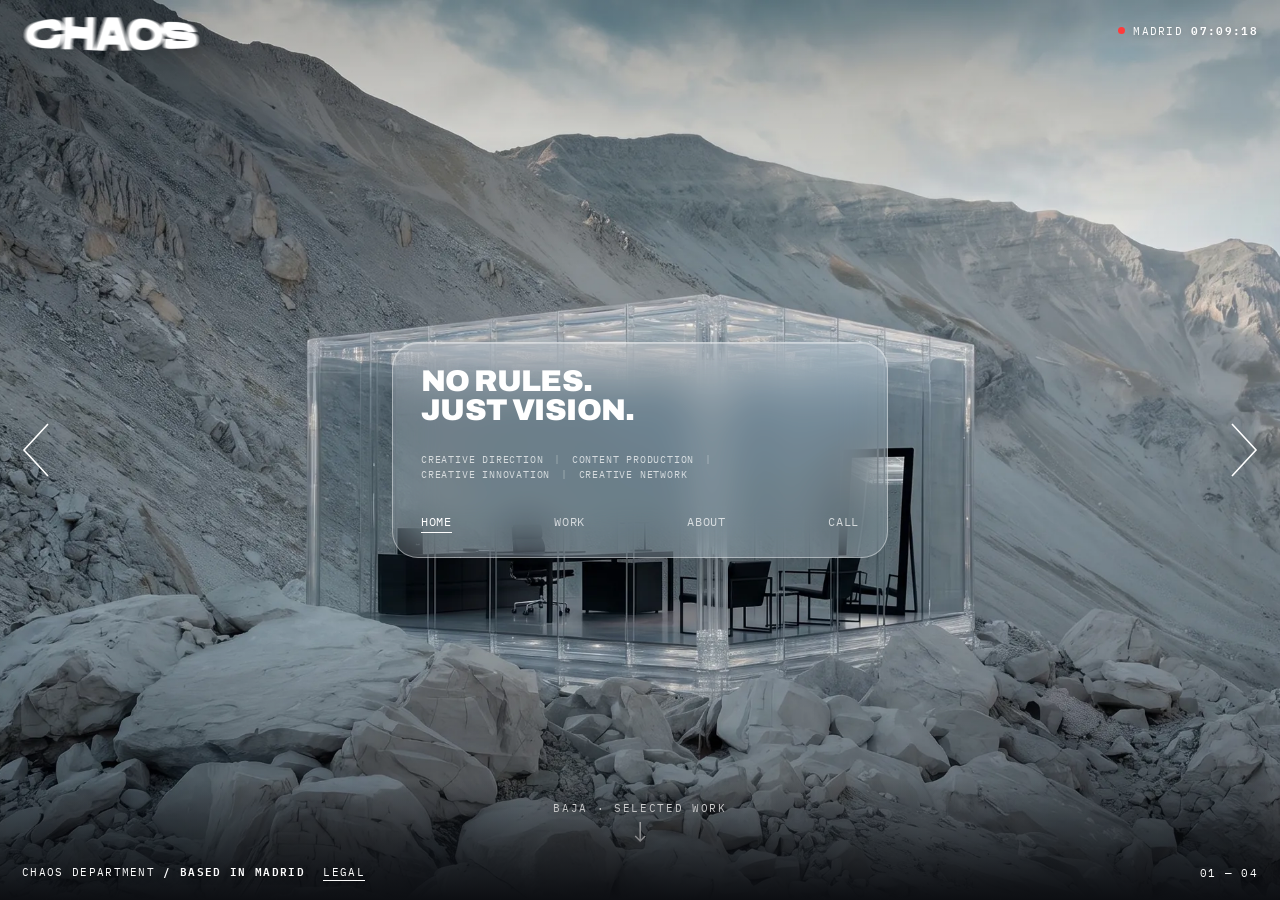
==== commit 0d0367ef: "Home: subtítulo 'Creación y edición de contenido para eventos y campañas' Co-Authored-By: Claude Opu" ====
--- a/index.html
+++ b/index.html
@@ -443,7 +443,7 @@
           <div class="f-head">
             <p class="kicker"><b>_01</b> Trabajos realizados · Content Production</p>
             <h2 class="f-title" id="f-creators">Content<br>creator</h2>
-            <p class="f-sub">Creación de contenido para eventos y campañas.</p>
+            <p class="f-sub">Creación y edición de contenido para eventos y campañas.</p>
           </div>
           <div class="reels">
             <figure class="reel"><div class="reel-v"><video src="vid/reel-1.mp4" poster="vid/reel-1.jpg" muted loop playsinline preload="metadata" aria-label="Rodaje de Sara Fructuoso para YSL"></video><span class="rec-tag"><i></i>REC</span></div><figcaption><b>Sara Fructuoso × YSL</b>Rodaje de campaña beauty</figcaption></figure>
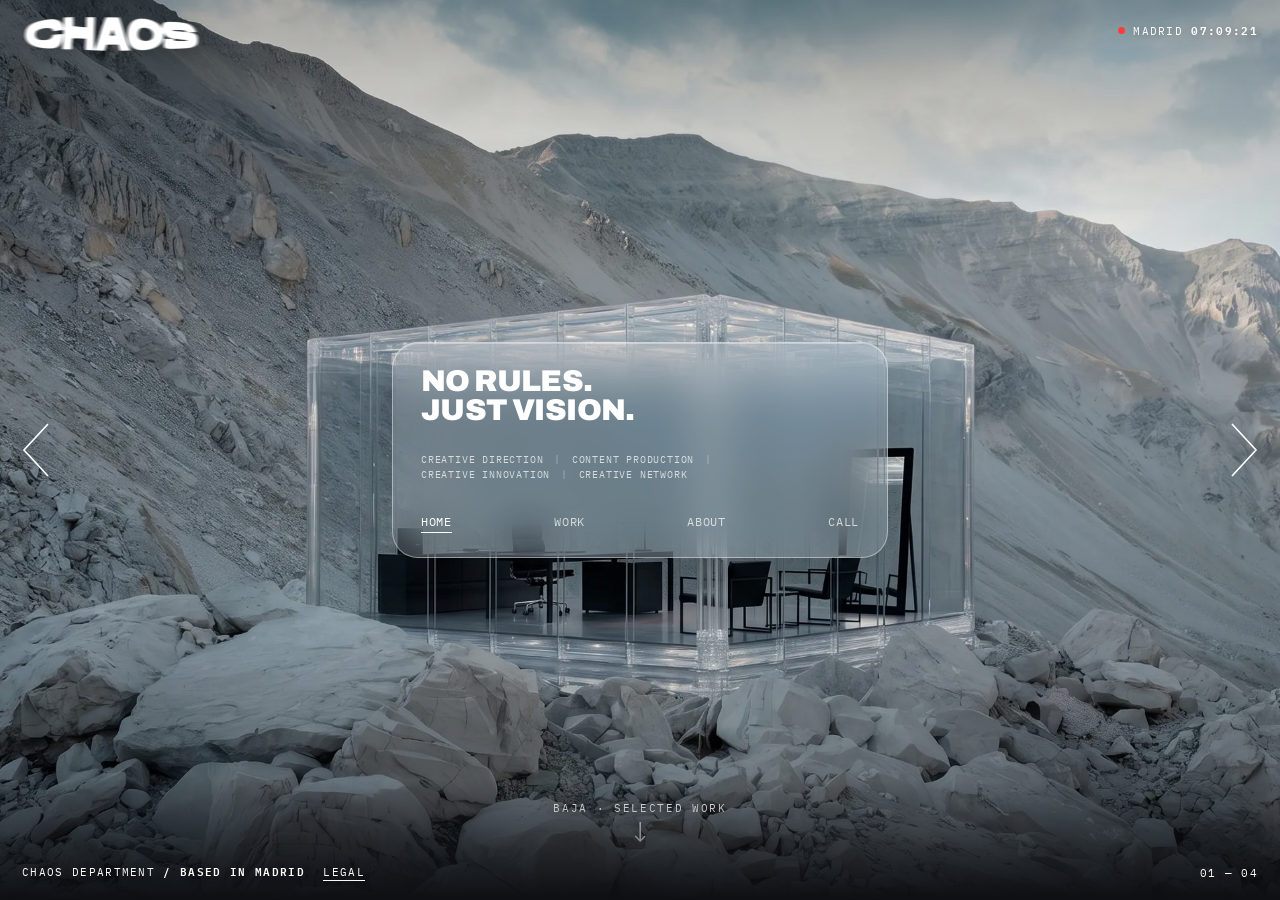
==== commit 5a173a27: "Pie de página: el email no se parte en dos líneas Co-Authored-By: Claude Opus 5.5 <noreply@anthropic" ====
--- a/index.html
+++ b/index.html
@@ -254,14 +254,14 @@
 .sf-top { display: grid; grid-template-columns: minmax(0, 1.2fr) minmax(0, .8fr); gap: clamp(28px, 5vw, 80px); align-items: end; }
 .sf-title { margin-top: 18px; }
 .sf-pitch p { margin: 0 0 22px; font-size: 13px; line-height: 1.7; color: var(--ink-soft); max-width: 34rem; }
-.sf-cols { display: grid; grid-template-columns: repeat(4, minmax(0, 1fr)); gap: clamp(20px, 3vw, 40px); margin-top: clamp(64px, 8vw, 110px); }
+.sf-cols { display: grid; grid-template-columns: minmax(0, 1.6fr) repeat(3, minmax(0, 1fr)); gap: clamp(20px, 3vw, 40px); margin-top: clamp(64px, 8vw, 110px); }
 .sf-col { display: grid; align-content: start; gap: 10px; border-top: 1px solid rgba(255,255,255,.3); padding-top: 14px; min-width: 0; font-size: 13px; }
 .sf-h { font-size: 10.5px; letter-spacing: .14em; text-transform: uppercase; color: var(--ink-faint); margin-bottom: 4px; }
 .sf-col a { text-decoration: none; color: var(--ink); width: fit-content; border-bottom: 1px solid transparent; transition: border-color .3s var(--ease); }
 .sf-col a:hover { border-bottom-color: var(--ink); }
 .sf-col a i { font-style: normal; color: var(--ink-soft); margin-left: 6px; }
 .sf-col > span:not(.sf-h) { color: var(--ink-soft); }
-.sf-mail { font-size: 15px; overflow-wrap: anywhere; user-select: all; }
+.sf-mail { font-size: clamp(12px, 1.15vw, 15px); white-space: nowrap; user-select: all; }
 .sf-copy { appearance: none; width: fit-content; background: none; border: 1px solid rgba(255,255,255,.3); color: var(--ink-soft); font: inherit; font-size: 10.5px; letter-spacing: .12em; text-transform: uppercase; padding: 5px 12px; border-radius: 999px; cursor: pointer; }
 .sf-copy:hover { color: var(--ink); border-color: var(--ink); }
 .sf-logo { display: block; width: clamp(110px, 12vw, 160px); height: auto; margin: clamp(64px, 8vw, 110px) auto 0; opacity: .95; }
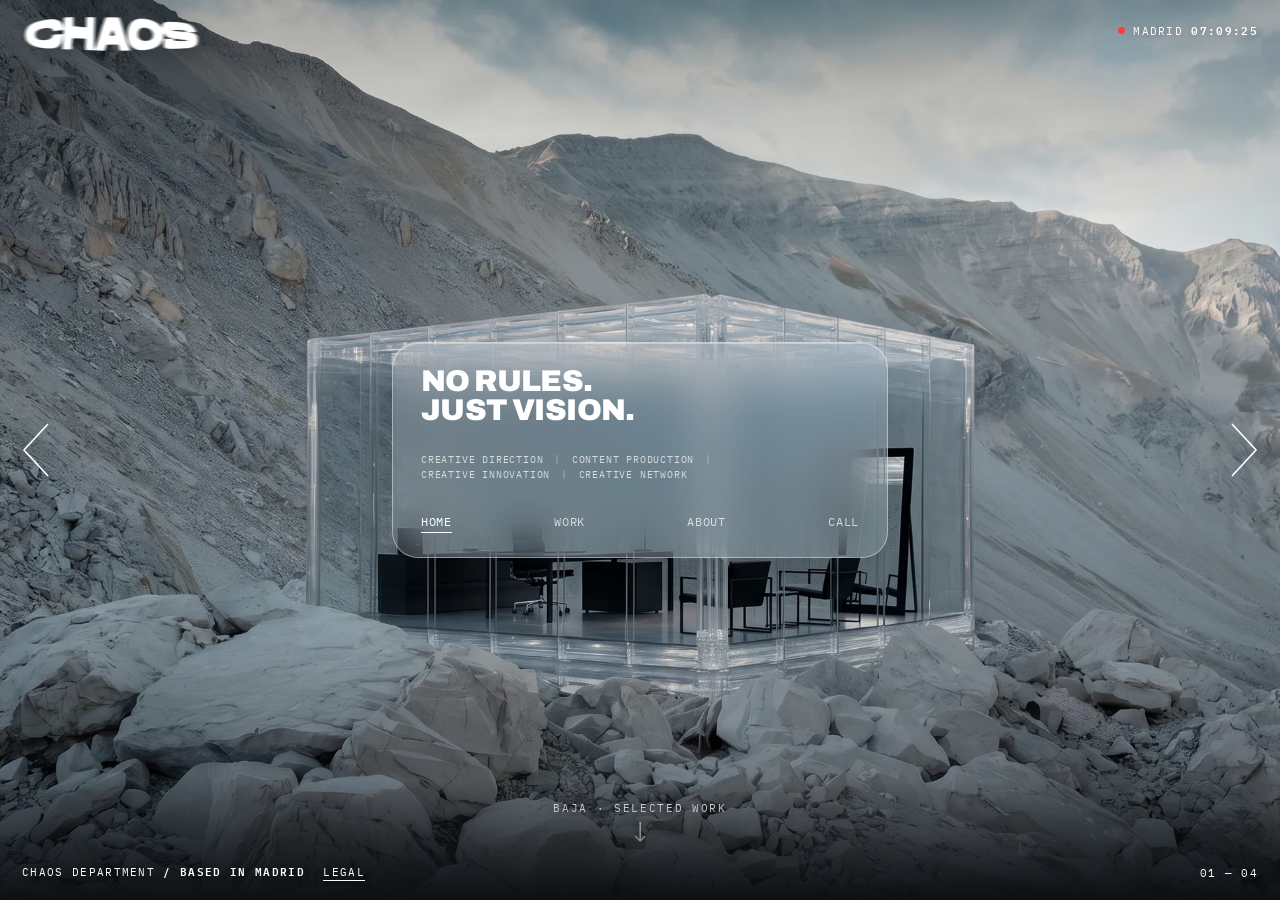
==== commit 0442ab1d: "Pie de página: el correo se abre con el asunto 'Únete a la comunidad de Chaos' Co-Authored-By: Claud" ====
--- a/index.html
+++ b/index.html
@@ -523,14 +523,14 @@
             </div>
             <div class="sf-pitch">
               <p>Cuéntanos qué quieres contar: una marca, un artista, una colección o una campaña. Te respondemos con una propuesta pensada para tu proyecto.</p>
-              <a class="btn" href="#call">Escríbenos</a>
+              <a class="btn" href="mailto:info.chaosdepartment@gmail.com?subject=%C3%9Anete%20a%20la%20comunidad%20de%20Chaos">Escríbenos</a>
             </div>
           </div>
 
           <div class="sf-cols">
             <div class="sf-col">
               <span class="sf-h">Email</span>
-              <a class="sf-mail" href="mailto:info.chaosdepartment@gmail.com">info.chaosdepartment@gmail.com</a>
+              <a class="sf-mail" href="mailto:info.chaosdepartment@gmail.com?subject=%C3%9Anete%20a%20la%20comunidad%20de%20Chaos">info.chaosdepartment@gmail.com</a>
               <button class="sf-copy" type="button" data-copy-mail>Copiar email</button>
             </div>
             <div class="sf-col">
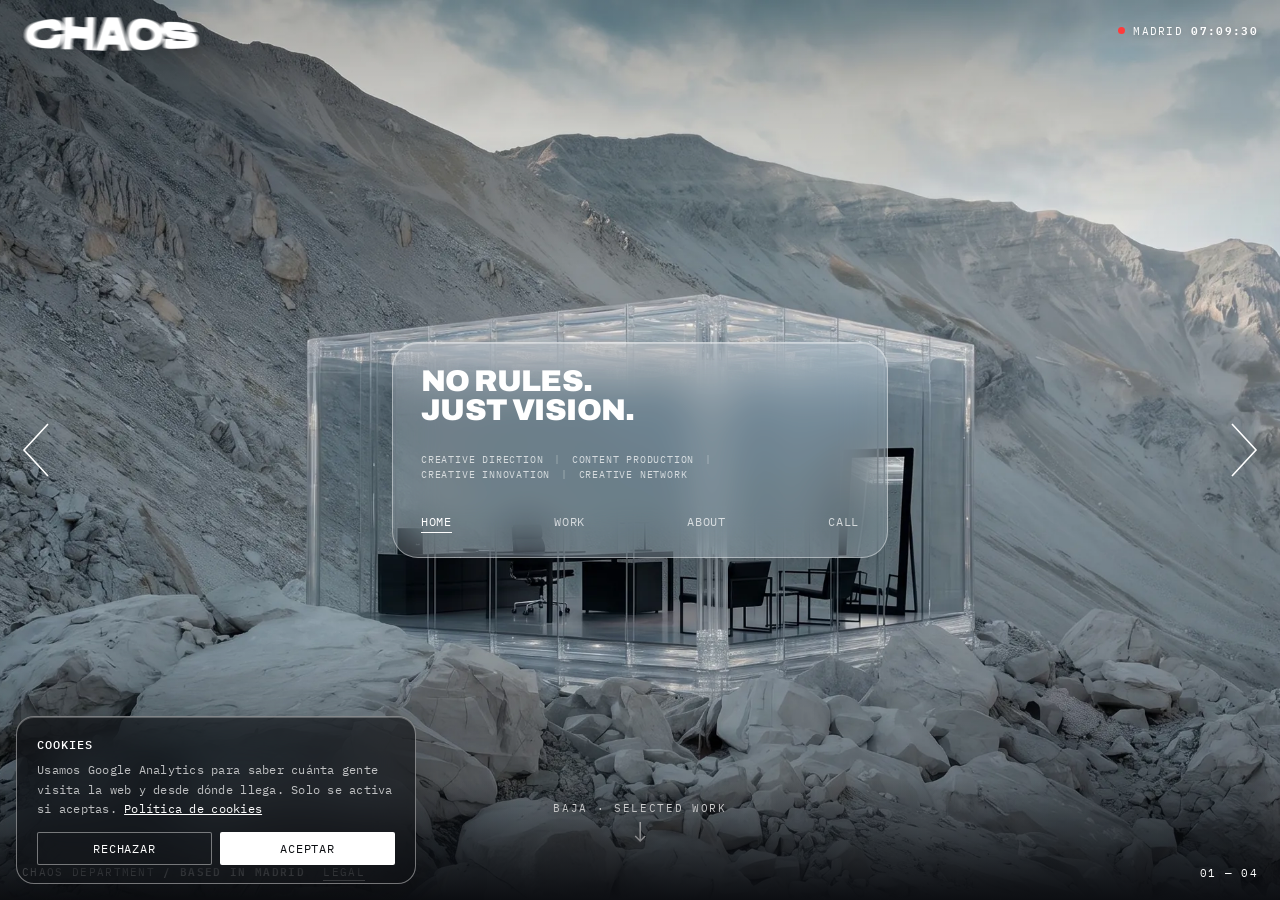
==== commit 6c81997b: "Google Analytics 4 con aviso de cookies y medición de contactos Co-Authored-By: Claude Opus 5.5 <nor" ====
--- a/index.html
+++ b/index.html
@@ -394,6 +394,33 @@
 }
 </style>
 
+<script>
+/* Google Analytics 4 con modo de consentimiento: no se carga ni deja cookies hasta que la persona acepta */
+window.dataLayer = window.dataLayer || [];
+function gtag(){dataLayer.push(arguments);}
+gtag('consent', 'default', { analytics_storage: 'denied', ad_storage: 'denied', ad_user_data: 'denied', ad_personalization: 'denied' });
+window.chaosLoadGA = function () {
+  if (window.__gaLoaded) return; window.__gaLoaded = true;
+  gtag('consent', 'update', { analytics_storage: 'granted' });
+  var s = document.createElement('script'); s.async = true; s.src = 'https://www.googletagmanager.com/gtag/js?id=G-2QD0M2SS1M'; document.head.appendChild(s);
+  gtag('js', new Date()); gtag('config', 'G-2QD0M2SS1M');
+};
+try { if (localStorage.getItem('chaos_cookies') === 'granted') window.chaosLoadGA(); } catch (e) {}
+window.chaosTrack = function (name, params) { if (window.__gaLoaded) gtag('event', name, params || {}); };
+</script>
+<style>
+.ck { position: fixed; left: 16px; bottom: 16px; z-index: 41; width: min(25rem, calc(100% - 32px)); padding: 18px 20px; border-radius: 18px;
+  border: 1px solid var(--glass-edge); background: rgba(13,15,19,.62); -webkit-backdrop-filter: blur(22px) saturate(1.35); backdrop-filter: blur(22px) saturate(1.35);
+  box-shadow: 0 24px 70px rgba(0,0,0,.25), inset 0 1px 0 rgba(255,255,255,.25); color: var(--ink); font-family: var(--mono); font-size: 12px; line-height: 1.6; }
+.ck[hidden] { display: none; }
+.ck p { margin: 0 0 14px; color: var(--ink-soft); }
+.ck b { color: var(--ink); font-weight: 500; letter-spacing: .08em; text-transform: uppercase; display: block; margin-bottom: 6px; }
+.ck a { color: var(--ink); }
+.ck-row { display: flex; gap: 8px; }
+.ck-row .btn { flex: 1; padding: 9px 12px; font-size: 12px; }
+.ck-row .btn.ghost { background: transparent; color: var(--ink); box-shadow: inset 0 0 0 1px var(--glass-edge); }
+.ck-row .btn.ghost:hover { background: var(--ink); color: var(--night); }
+</style>
 </head>
 <body>
 <div class="cur" aria-hidden="true"><img src="img/heart.png" alt="" width="26" height="30"></div>
@@ -739,16 +766,18 @@
         <h3>Conservación</h3>
         <p>Guardamos tus datos mientras tratamos tu consulta o dura la relación profesional, y después durante los plazos que exija la ley.</p>
         <h3>Destinatarios</h3>
-        <p>No cedemos tus datos a terceros salvo obligación legal. Pueden acceder a ellos los proveedores que nos prestan el servicio de email, alojamiento web (GitHub Pages) y envío del formulario de contacto (Web3Forms), únicamente para ese fin.</p>
+        <p>No cedemos tus datos a terceros salvo obligación legal. Pueden acceder a ellos los proveedores que nos prestan el servicio de email, alojamiento web (GitHub Pages), envío del formulario de contacto (Web3Forms) y, si aceptas las cookies de analítica, medición de visitas (Google Analytics), únicamente para ese fin.</p>
         <h3>Tus derechos</h3>
         <p>Puedes pedir acceso, rectificación, supresión, oposición, limitación del tratamiento y portabilidad de tus datos escribiendo a info.chaosdepartment@gmail.com. Si crees que no hemos atendido bien tu solicitud, puedes reclamar ante la Agencia Española de Protección de Datos (aepd.es).</p>
       </section>
       <section id="cookies">
         <p class="kicker"><b>_03</b> Política de cookies</p>
-        <p>Esta web no utiliza cookies publicitarias ni de analítica. Solo usa el almacenamiento técnico imprescindible para que la página funcione. Las tipografías se cargan desde Google Fonts, lo que implica que tu navegador se conecta a los servidores de Google para descargarlas.</p>
-        <p>Si en el futuro añadimos herramientas de analítica o publicidad, actualizaremos esta política y te pediremos permiso antes de activarlas.</p>
+        <p>Usamos cookies de analítica de Google Analytics 4 (Google Ireland Limited) para saber cuántas personas visitan la web, desde dónde llegan y qué secciones ven. Solo se activan si las aceptas en el aviso de cookies; si las rechazas, no se carga Google Analytics. No usamos cookies publicitarias.</p>
+        <p>Cookies de analítica: _ga y _ga_* (Google Analytics), distinguen visitas y sesiones; duran hasta 2 años. Además guardamos en tu navegador tu elección sobre las cookies (chaos_cookies), que es técnica y necesaria.</p>
+        <p>Las tipografías se cargan desde Google Fonts, lo que implica que tu navegador se conecta a los servidores de Google para descargarlas.</p>
+        <p>Puedes cambiar tu elección cuando quieras: <a href="#" data-ck-open>configurar cookies</a>. También puedes borrar las cookies desde los ajustes de tu navegador.</p>
       </section>
-      <p class="legal-date">Última actualización: octubre de 2026.</p>
+      <p class="legal-date">Última actualización: noviembre de 2026.</p>
     </div>
   </div>
 </div>
@@ -947,7 +976,7 @@
     fetch("https://api.web3forms.com/submit", { method: "POST", headers: { "Content-Type": "application/json", "Accept": "application/json" }, body: JSON.stringify(payload), signal: ctl.signal })
       .then(r => r.json())
       .then(j => {
-        if (j && j.success) { note.textContent = "Mensaje enviado. Gracias, " + name + ": te responderemos a " + mail + "."; f.reset(); }
+        if (j && j.success) { note.textContent = "Mensaje enviado. Gracias, " + name + ": te responderemos a " + mail + "."; f.reset(); window.chaosTrack("generate_lead", { method: "formulario" }); }
         else { note.textContent = "No se ha podido enviar. Escríbenos a info.chaosdepartment@gmail.com."; }
       })
       .catch(() => { note.textContent = "No se ha podido enviar. Escríbenos directamente a info.chaosdepartment@gmail.com."; })
@@ -956,5 +985,23 @@
 })();
 </script>
 
+<div class="ck" id="ck" hidden role="dialog" aria-label="Aviso de cookies">
+  <b>Cookies</b>
+  <p>Usamos Google Analytics para saber cuánta gente visita la web y desde dónde llega. Solo se activa si aceptas. <a href="#legal" data-legal-open="cookies">Política de cookies</a></p>
+  <div class="ck-row"><button class="btn ghost" type="button" data-ck="denied">Rechazar</button><button class="btn" type="button" data-ck="granted">Aceptar</button></div>
+</div>
+<script>
+(function () {
+  var ck = document.getElementById('ck'), v = null;
+  try { v = localStorage.getItem('chaos_cookies'); } catch (e) {}
+  if (!v) ck.hidden = false;
+  document.addEventListener('click', function (e) {
+    var b = e.target.closest('[data-ck]');
+    if (b) { var c = b.dataset.ck; try { localStorage.setItem('chaos_cookies', c); } catch (e2) {} ck.hidden = true; if (c === 'granted') window.chaosLoadGA(); return; }
+    if (e.target.closest('[data-ck-open]')) { e.preventDefault(); ck.hidden = false; }
+    var m = e.target.closest('a[href^="mailto:"]'); if (m) window.chaosTrack('generate_lead', { method: 'email' });
+  });
+})();
+</script>
 </body>
 </html>
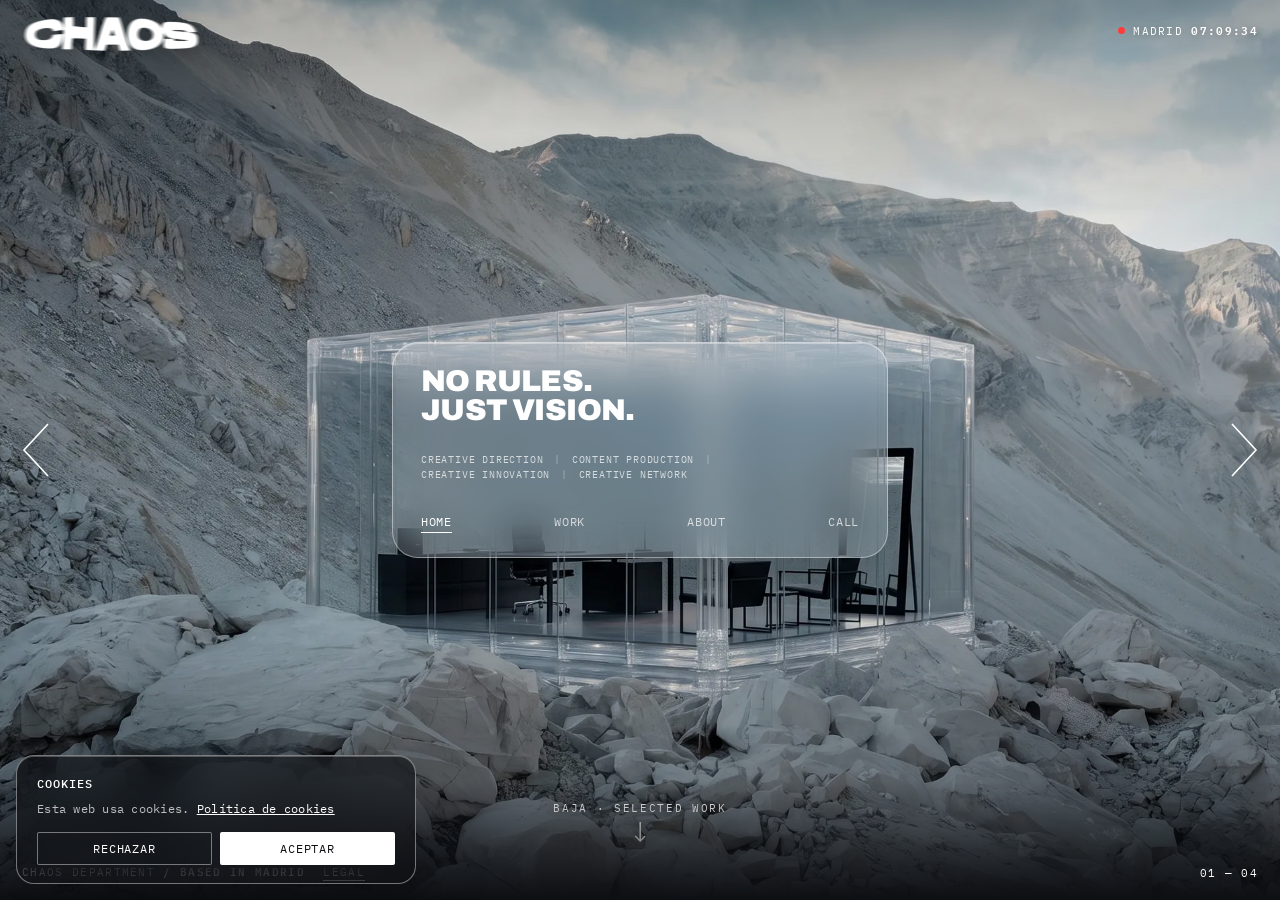
==== commit e3d249b6: "Aviso de cookies más corto Co-Authored-By: Claude Opus 5.5 <noreply@anthropic.com> Claude-Session: h" ====
--- a/index.html
+++ b/index.html
@@ -987,7 +987,7 @@
 
 <div class="ck" id="ck" hidden role="dialog" aria-label="Aviso de cookies">
   <b>Cookies</b>
-  <p>Usamos Google Analytics para saber cuánta gente visita la web y desde dónde llega. Solo se activa si aceptas. <a href="#legal" data-legal-open="cookies">Política de cookies</a></p>
+  <p>Esta web usa cookies. <a href="#legal" data-legal-open="cookies">Política de cookies</a></p>
   <div class="ck-row"><button class="btn ghost" type="button" data-ck="denied">Rechazar</button><button class="btn" type="button" data-ck="granted">Aceptar</button></div>
 </div>
 <script>
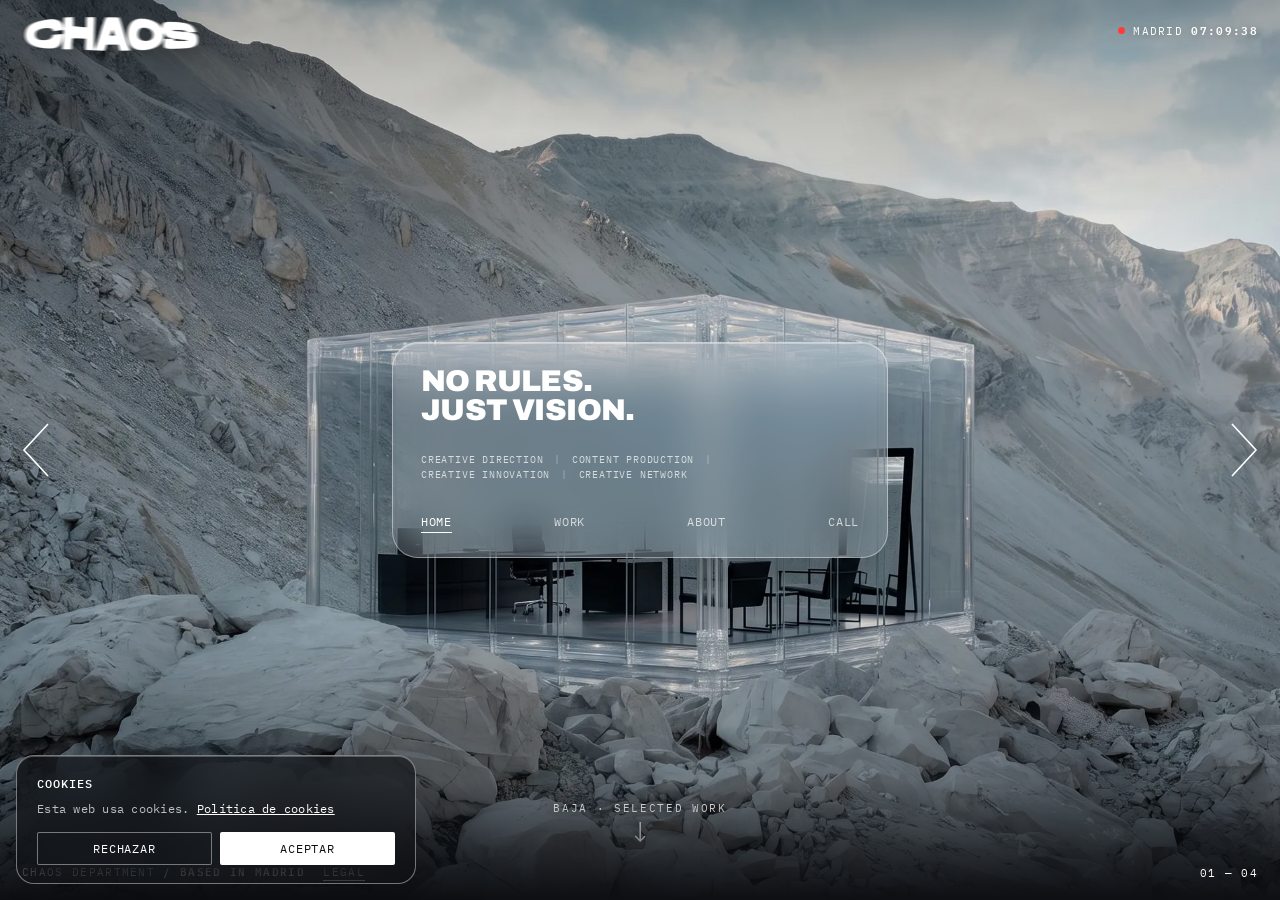
==== commit 833ef16f: "Search Console: etiqueta de verificación, robots.txt y sitemap Co-Authored-By: Claude Opus 5.5 <nore" ====
--- a/index.html
+++ b/index.html
@@ -3,6 +3,7 @@
 <head>
 <meta charset="utf-8">
 <meta name="viewport" content="width=device-width, initial-scale=1, viewport-fit=cover">
+<meta name="google-site-verification" content="nQnh4765sFanBR3odLTeL_f_VAagzG0au47I8bHILHs" />
 <title>CHAOS Department · Creative Direction Studio · Madrid</title>
 <meta name="description" content="Chaos Department es un estudio de dirección creativa en Madrid. Conceptos, campañas, universos visuales y producción de contenido para marcas, artistas y proyectos culturales.">
 <meta property="og:title" content="CHAOS Department">
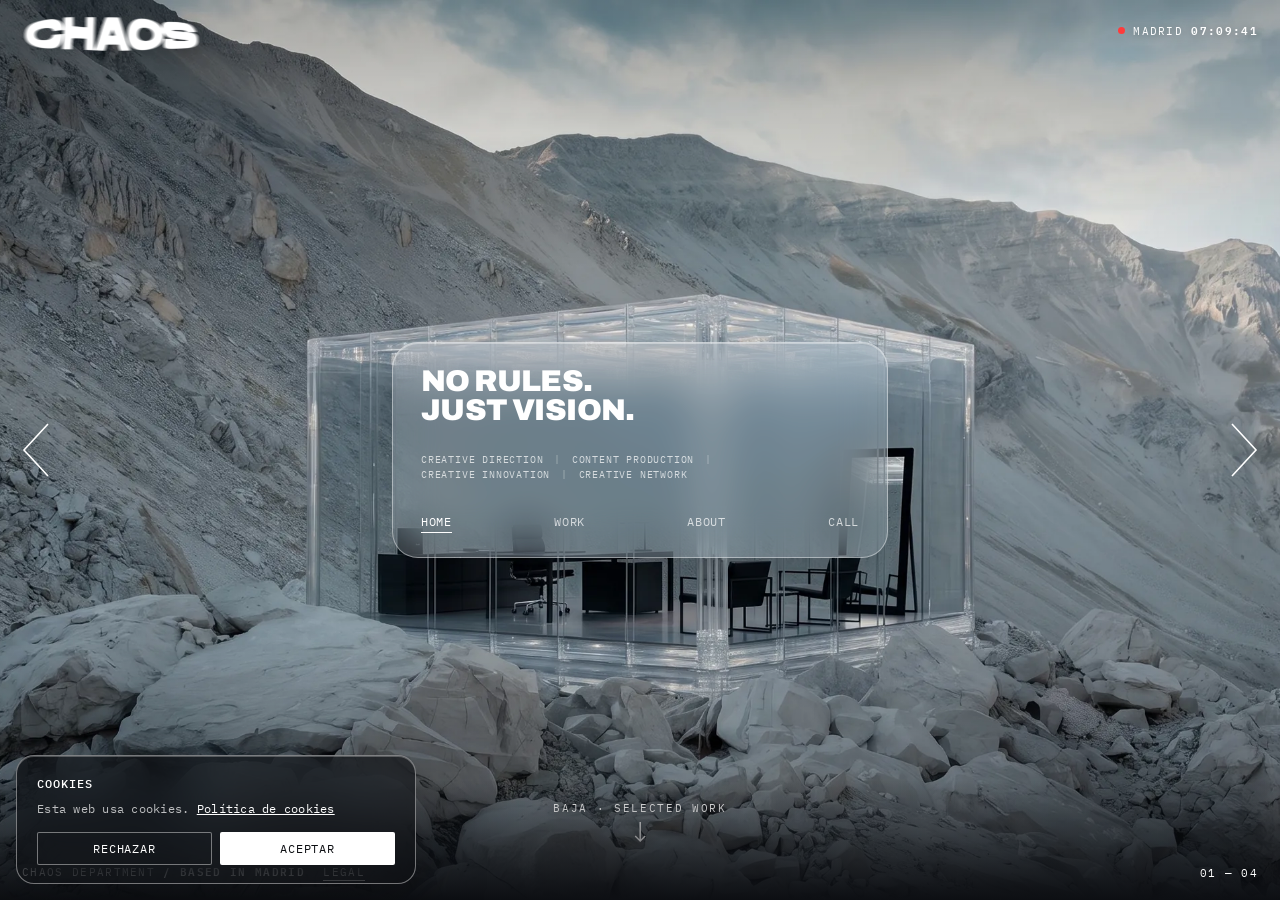
==== commit ddb1addb: "Píxel de Meta tras aceptar cookies y evento Lead Co-Authored-By: Claude Opus 5.5 <noreply@anthropic." ====
--- a/index.html
+++ b/index.html
@@ -405,9 +405,12 @@
   gtag('consent', 'update', { analytics_storage: 'granted' });
   var s = document.createElement('script'); s.async = true; s.src = 'https://www.googletagmanager.com/gtag/js?id=G-2QD0M2SS1M'; document.head.appendChild(s);
   gtag('js', new Date()); gtag('config', 'G-2QD0M2SS1M');
+  /* Píxel de Meta: solo tras aceptar cookies */
+  !function(f,b,e,v,n,t,s){if(f.fbq)return;n=f.fbq=function(){n.callMethod?n.callMethod.apply(n,arguments):n.queue.push(arguments)};if(!f._fbq)f._fbq=n;n.push=n;n.loaded=!0;n.version='2.0';n.queue=[];t=b.createElement(e);t.async=!0;t.src=v;s=b.getElementsByTagName(e)[0];s.parentNode.insertBefore(t,s)}(window,document,'script','https://connect.facebook.net/en_US/fbevents.js');
+  fbq('init', '4620688844914933'); fbq('track', 'PageView');
 };
 try { if (localStorage.getItem('chaos_cookies') === 'granted') window.chaosLoadGA(); } catch (e) {}
-window.chaosTrack = function (name, params) { if (window.__gaLoaded) gtag('event', name, params || {}); };
+window.chaosTrack = function (name, params) { if (!window.__gaLoaded) return; gtag('event', name, params || {}); if (name === 'generate_lead' && window.fbq) fbq('track', 'Lead', { content_name: (params && params.method) || '' }); };
 </script>
 <style>
 .ck { position: fixed; left: 16px; bottom: 16px; z-index: 41; width: min(25rem, calc(100% - 32px)); padding: 18px 20px; border-radius: 18px;
@@ -767,14 +770,14 @@
         <h3>Conservación</h3>
         <p>Guardamos tus datos mientras tratamos tu consulta o dura la relación profesional, y después durante los plazos que exija la ley.</p>
         <h3>Destinatarios</h3>
-        <p>No cedemos tus datos a terceros salvo obligación legal. Pueden acceder a ellos los proveedores que nos prestan el servicio de email, alojamiento web (GitHub Pages), envío del formulario de contacto (Web3Forms) y, si aceptas las cookies de analítica, medición de visitas (Google Analytics), únicamente para ese fin.</p>
+        <p>No cedemos tus datos a terceros salvo obligación legal. Pueden acceder a ellos los proveedores que nos prestan el servicio de email, alojamiento web (GitHub Pages), envío del formulario de contacto (Web3Forms) y, si aceptas las cookies de analítica, medición de visitas y anuncios (Google Analytics y Meta), únicamente para ese fin.</p>
         <h3>Tus derechos</h3>
         <p>Puedes pedir acceso, rectificación, supresión, oposición, limitación del tratamiento y portabilidad de tus datos escribiendo a info.chaosdepartment@gmail.com. Si crees que no hemos atendido bien tu solicitud, puedes reclamar ante la Agencia Española de Protección de Datos (aepd.es).</p>
       </section>
       <section id="cookies">
         <p class="kicker"><b>_03</b> Política de cookies</p>
-        <p>Usamos cookies de analítica de Google Analytics 4 (Google Ireland Limited) para saber cuántas personas visitan la web, desde dónde llegan y qué secciones ven. Solo se activan si las aceptas en el aviso de cookies; si las rechazas, no se carga Google Analytics. No usamos cookies publicitarias.</p>
-        <p>Cookies de analítica: _ga y _ga_* (Google Analytics), distinguen visitas y sesiones; duran hasta 2 años. Además guardamos en tu navegador tu elección sobre las cookies (chaos_cookies), que es técnica y necesaria.</p>
+        <p>Usamos cookies de analítica de Google Analytics 4 (Google Ireland Limited) para saber cuántas personas visitan la web, desde dónde llegan y qué secciones ven. Solo se activan si las aceptas en el aviso de cookies; si las rechazas, no se carga Google Analytics. Con tu consentimiento también usamos el píxel de Meta (Meta Platforms Ireland Limited) para medir qué anuncios de Instagram y Facebook traen visitas y contactos, y para poder mostrar anuncios a quien ya ha visitado la web.</p>
+        <p>Cookies de analítica: _ga y _ga_* (Google Analytics), distinguen visitas y sesiones; duran hasta 2 años. Cookies publicitarias: _fbp (Meta), identifica el navegador para medir anuncios; dura 3 meses. Además guardamos en tu navegador tu elección sobre las cookies (chaos_cookies), que es técnica y necesaria.</p>
         <p>Las tipografías se cargan desde Google Fonts, lo que implica que tu navegador se conecta a los servidores de Google para descargarlas.</p>
         <p>Puedes cambiar tu elección cuando quieras: <a href="#" data-ck-open>configurar cookies</a>. También puedes borrar las cookies desde los ajustes de tu navegador.</p>
       </section>
